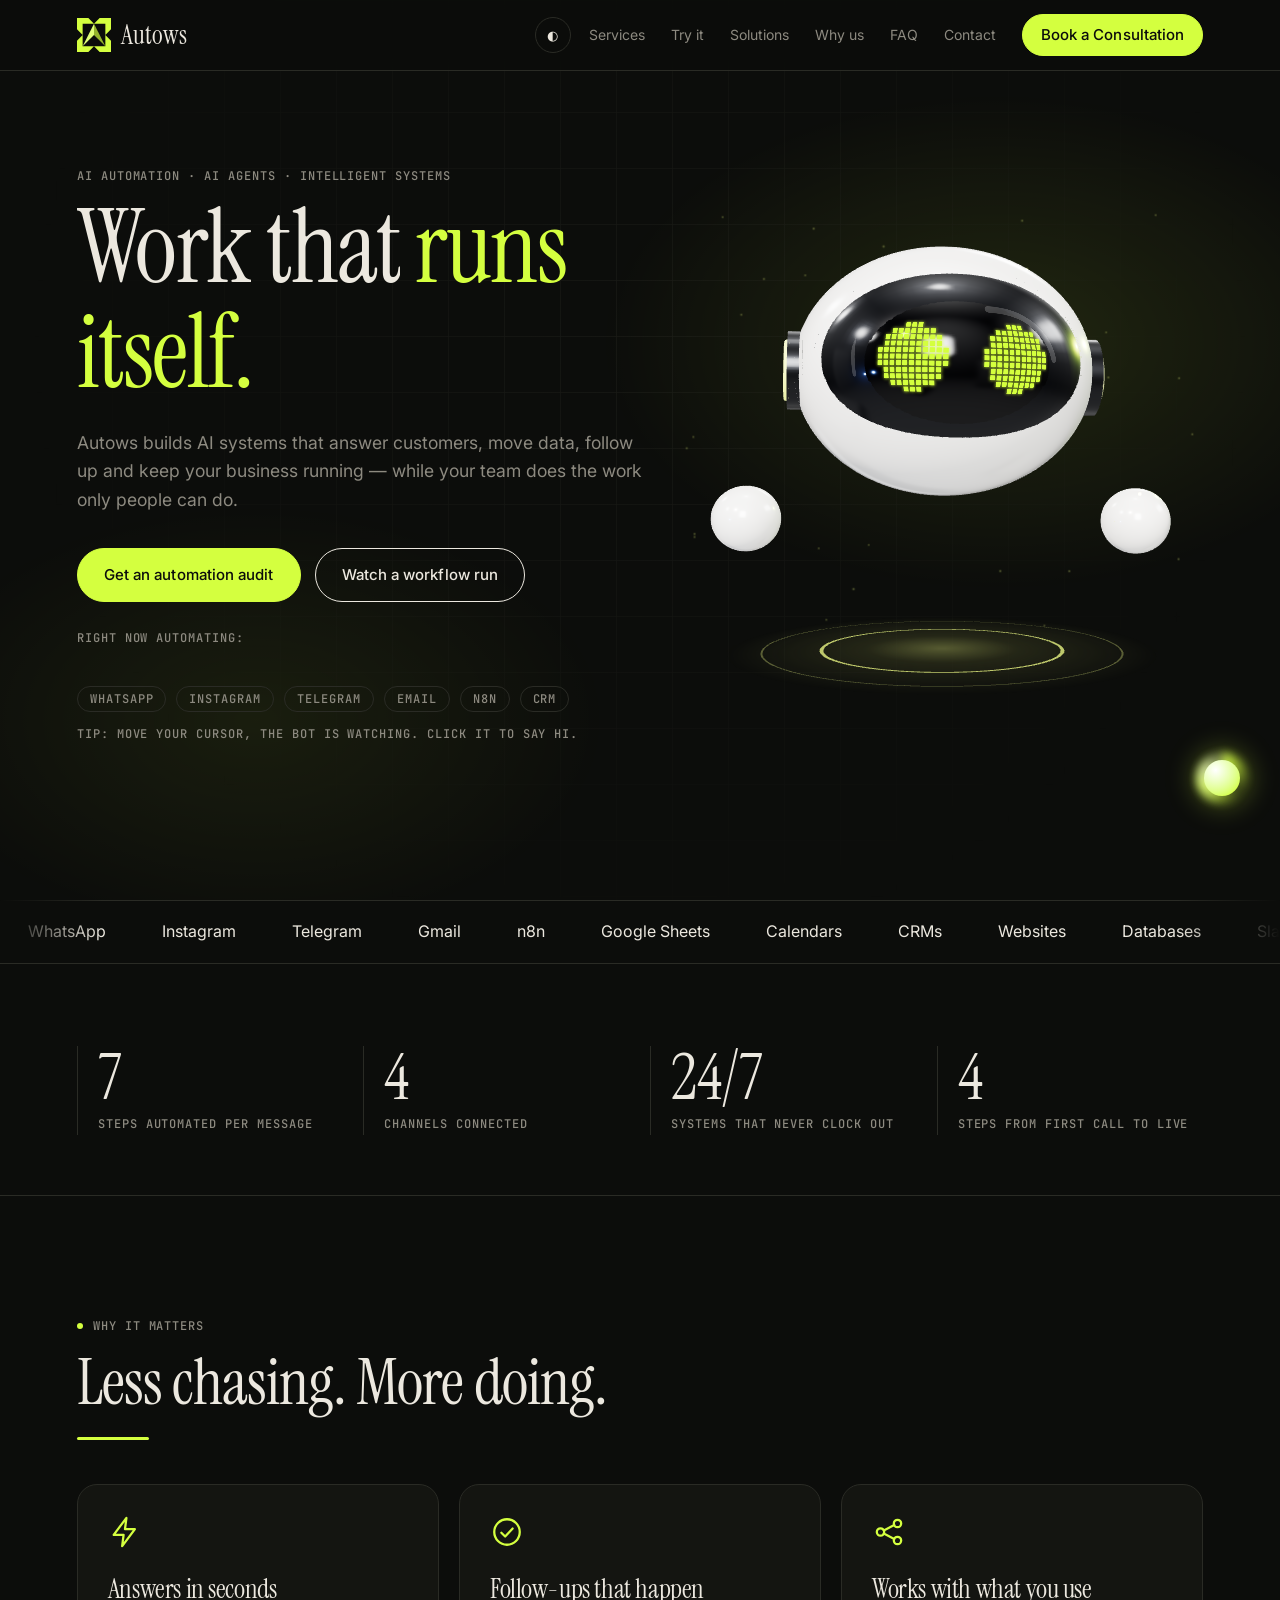
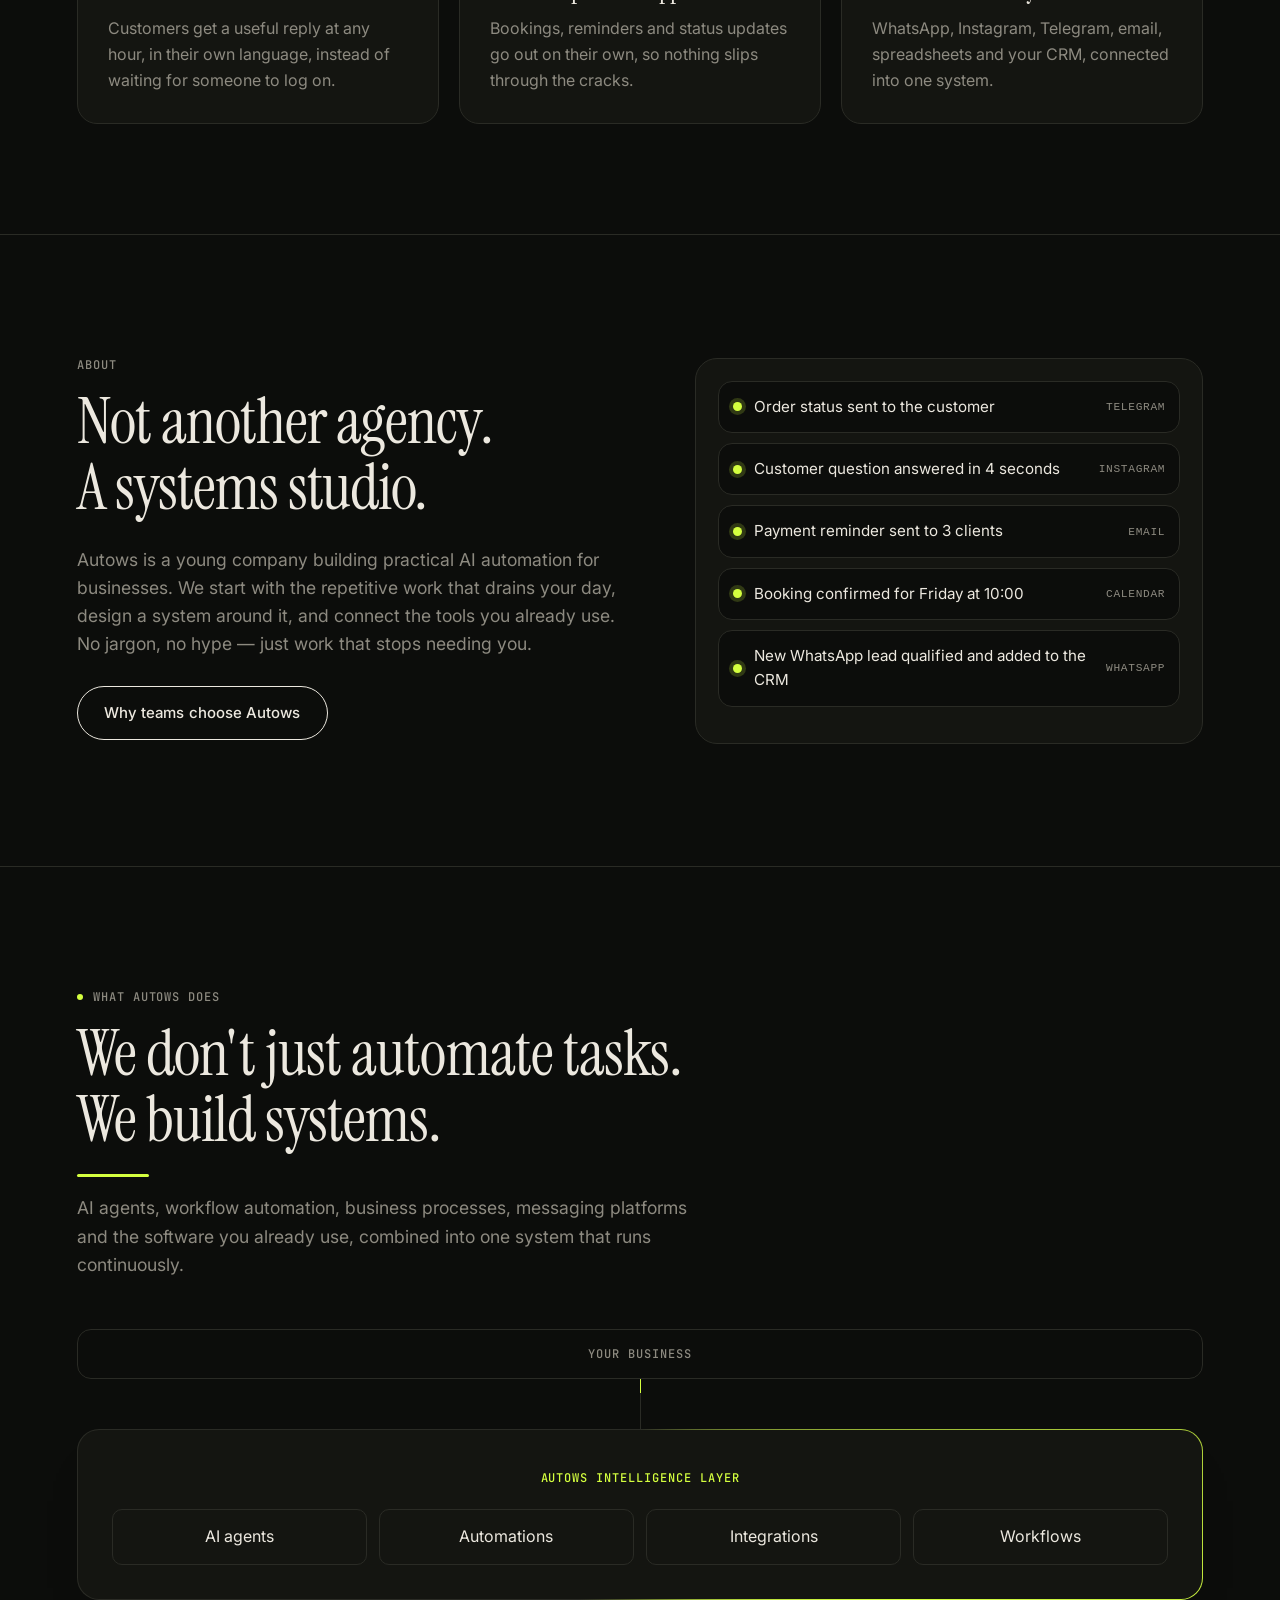
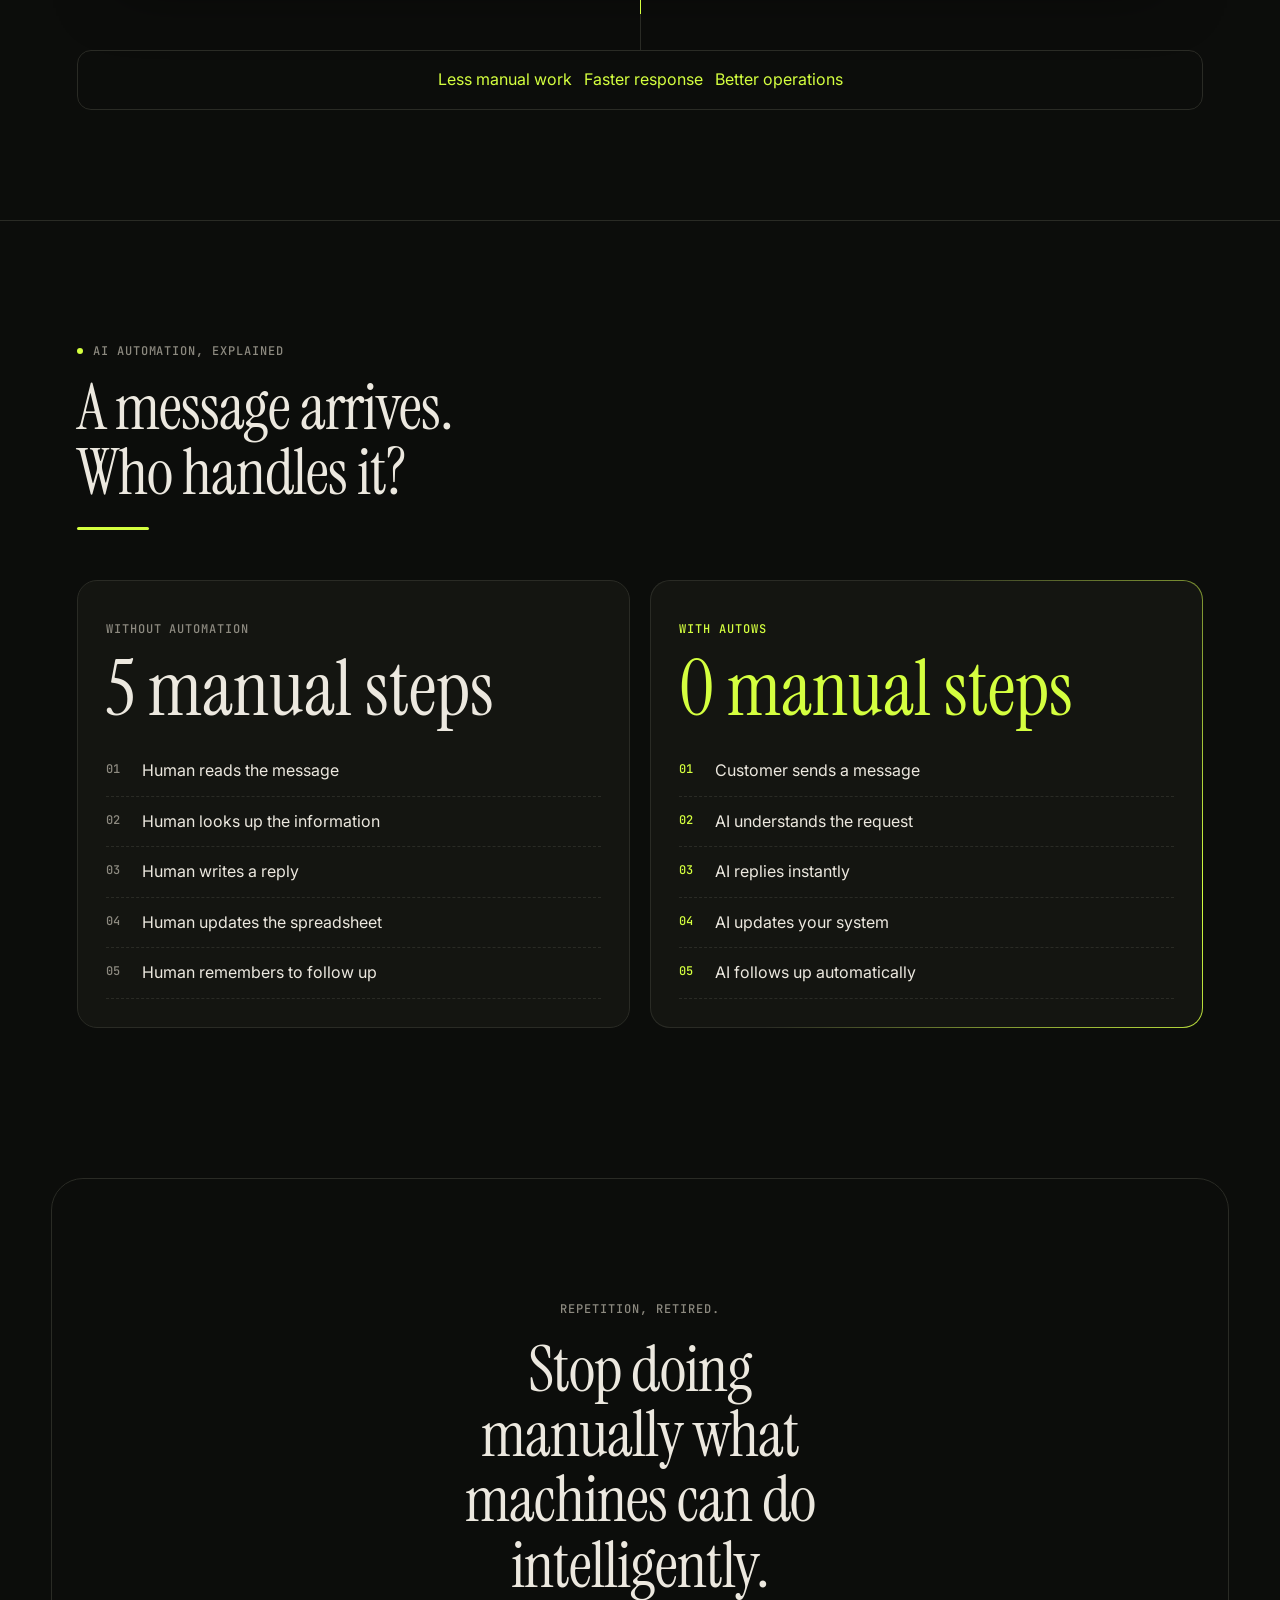
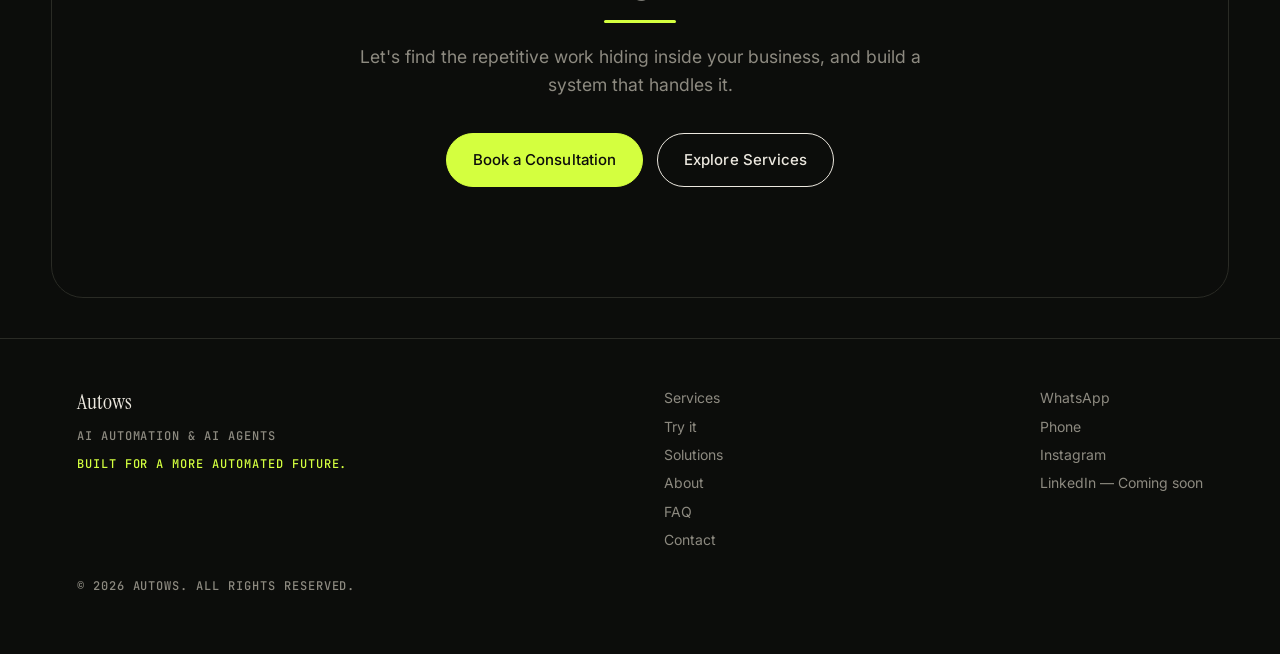
==== index.html @ 5501196b "Add files via upload" ====
<!DOCTYPE html>
<html lang="en"><head><script>try{var t=localStorage.getItem('autows-theme');document.documentElement.dataset.theme=(t==='light'||t==='dark')?t:'dark'}catch(e){document.documentElement.dataset.theme='dark'}</script><meta charset="utf-8">
<meta name="viewport" content="width=device-width, initial-scale=1, viewport-fit=cover">
<title>Autows &#8212; AI Automation &amp; AI Agents</title><meta name="description" content="Autows builds AI agents and automation systems that handle repetitive work, connect your tools and run your workflows. Book a consultation."><meta name="color-scheme" content="dark light"><meta name="theme-color" content="#0c0d0b"><meta property="og:title" content="Autows &#8212; AI Automation &amp; AI Agents"><meta property="og:description" content="We turn repetitive work into intelligent systems."><meta property="og:type" content="website"><meta name="twitter:card" content="summary"><meta name="twitter:title" content="Autows &#8212; AI Automation &amp; AI Agents">
<link rel="icon" href="data:image/svg+xml,%3Csvg xmlns=%22http://www.w3.org/2000/svg%22 viewBox=%22130 130 820 820%22%3E%3Crect x=%22130%22 y=%22130%22 width=%22820%22 height=%22820%22 rx=%22150%22 fill=%22%230c0d0b%22/%3E%3Cpath fill=%22%23d4ff3f%22 d=%22M170 170H417L540 293H293V540L170 417Z%22/%3E%3Cpath fill=%22%23d4ff3f%22 d=%22M910 170H663L540 293H787V540L910 417Z%22/%3E%3Cpath fill=%22%23d4ff3f%22 d=%22M910 910H663L540 787H787V540L910 663Z%22/%3E%3Cpath fill=%22%23d4ff3f%22 d=%22M170 910H417L540 787H293V540L170 663Z%22/%3E%3Cpath fill=%22%23eaff8f%22 d=%22M540 293L293 787L540 540Z%22/%3E%3Cpath fill=%22%239ccc12%22 d=%22M540 293L787 787L540 540Z%22/%3E%3C/svg%3E">
<link rel="preconnect" href="https://fonts.googleapis.com"><link rel="preconnect" href="https://fonts.gstatic.com" crossorigin>
<link href="https://fonts.googleapis.com/css2?family=Instrument+Serif:ital@0;1&family=JetBrains+Mono:wght@400;500&family=Inter:wght@400;500&display=swap" rel="stylesheet">
<link rel="stylesheet" href="assets/style.css"></head><body>
<a href="#home" class="skip">Skip to content</a>
<div id="ld"><svg width="56" height="56" viewBox="0 0 48 48"><circle cx="24" cy="24" r="15" fill="none" stroke="currentColor" stroke-width="3" stroke-dasharray="70 30"><animateTransform attributeName="transform" type="rotate" from="0 24 24" to="360 24 24" dur="1.2s" repeatCount="indefinite"/></circle></svg></div>
<div id=pg></div><nav><a class="logo" href="index.html" aria-label="Autows home"><svg width="34" height="34" viewBox="170 170 740 740" aria-hidden="true"><path style="fill:var(--acc)" d="M170 170H417L540 293H293V540L170 417Z"/><path style="fill:var(--acc)" d="M910 170H663L540 293H787V540L910 417Z"/><path style="fill:var(--acc)" d="M910 910H663L540 787H787V540L910 663Z"/><path style="fill:var(--acc)" d="M170 910H417L540 787H293V540L170 663Z"/><path style="fill:color-mix(in srgb,var(--acc) 70%,#fff)" d="M540 293L293 787L540 540Z"/><path style="fill:color-mix(in srgb,var(--acc) 70%,#000)" d="M540 293L787 787L540 540Z"/></svg>Autows</a>
<div class="nav-right">
<button id="th" aria-label="Toggle theme">&#x25d0;</button><button id="menu" aria-label="Menu" aria-expanded="false">Menu</button>
<ul id="nl"><li><a href="services.html">Services</a></li><li><a href="try.html">Try it</a></li><li><a href="solutions.html">Solutions</a></li><li><a href="why-us.html">Why us</a></li><li><a href="faq.html">FAQ</a></li><li><a href="contact.html">Contact</a></li><li><a class="btn p" style="padding:8px 18px" href="contact.html#book">Book a Consultation</a></li></ul>
</div></nav>

<main><section class="hero" id="home"><div><p class="mono">AI automation &#xb7; AI agents &#xb7; Intelligent systems</p>
<h1><span class="w"><i style="--d:0">Work</i></span> <span class="w"><i style="--d:1">that</i></span> <em><span class="w"><i style="--d:2">runs</i></span> <span class="w"><i style="--d:3">itself.</i></span></em></h1>
<p class="lead" style="margin-top:24px">Autows builds AI systems that answer customers, move data, follow up and keep your business running &#x2014; while your team does the work only people can do.</p>
<div class="ctas"><a class="btn p" href="contact.html#contact">Get an automation audit</a><a class="btn" href="services.html#live">Watch a workflow run</a></div>
<p class="mono" style="margin-top:28px">Right now automating: <span id="rot" style="color:var(--acc)">WhatsApp replies</span></p><div class="ticker mono"><span>WhatsApp</span><span>Instagram</span><span>Telegram</span><span>Email</span><span>n8n</span><span>CRM</span></div></div>
<div id="bot3d" class="bot3d" role="img" aria-label="An interactive 3D robot assistant whose head and eyes follow your cursor"></div><canvas id="hc" role="img" aria-label="Animated network of AI agents passing tasks between systems"></canvas></section>

<div class="mq" aria-hidden="true"><div><span>WhatsApp</span><span>Instagram</span><span>Telegram</span><span>Gmail</span><span>n8n</span><span>Google Sheets</span><span>Calendars</span><span>CRMs</span><span>Websites</span><span>Databases</span><span>Slack</span><span>Forms</span><span>Payments</span><span>Documents</span><span>WhatsApp</span><span>Instagram</span><span>Telegram</span><span>Gmail</span><span>n8n</span><span>Google Sheets</span><span>Calendars</span><span>CRMs</span><span>Websites</span><span>Databases</span><span>Slack</span><span>Forms</span><span>Payments</span><span>Documents</span></div></div>
<section id="stats" style="padding:60px 6vw"><div class="wrap"><div class="sts" id="st"></div></div></section>
<section id="perks"><div class="wrap"><p class="mono">Why it matters</p><h2 class="rv" style="margin:16px 0 0">Less chasing. More doing.</h2>
<div class="perks rv">
<article><svg viewBox="0 0 24 24" fill="none" stroke="currentColor" stroke-width="1.6" stroke-linecap="round" stroke-linejoin="round" aria-hidden="true"><path d="M13 2L4 14h7l-1 8 9-12h-7z"/></svg><h3>Answers in seconds</h3><p>Customers get a useful reply at any hour, in their own language, instead of waiting for someone to log on.</p></article>
<article><svg viewBox="0 0 24 24" fill="none" stroke="currentColor" stroke-width="1.6" stroke-linecap="round" stroke-linejoin="round" aria-hidden="true"><circle cx="12" cy="12" r="9"/><path d="M8 12.5l2.7 2.7L16 9.5"/></svg><h3>Follow-ups that happen</h3><p>Bookings, reminders and status updates go out on their own, so nothing slips through the cracks.</p></article>
<article><svg viewBox="0 0 24 24" fill="none" stroke="currentColor" stroke-width="1.6" stroke-linecap="round" stroke-linejoin="round" aria-hidden="true"><circle cx="6" cy="12" r="2.6"/><circle cx="18" cy="6" r="2.6"/><circle cx="18" cy="18" r="2.6"/><path d="M8.3 10.9l7.4-3.8M8.3 13.1l7.4 3.8"/></svg><h3>Works with what you use</h3><p>WhatsApp, Instagram, Telegram, email, spreadsheets and your CRM, connected into one system.</p></article>
</div></div></section><section id="about"><div class="wrap ab rv"><div><p class="mono">About</p><h2 style="margin:16px 0 26px">Not another agency.<br>A systems studio.</h2>
<p class="lead">Autows is a young company building practical AI automation for businesses. We start with the repetitive work that drains your day, design a system around it, and connect the tools you already use. No jargon, no hype &#x2014; just work that stops needing you.</p><p style="margin-top:28px"><a class="btn" href="why-us.html">Why teams choose Autows</a></p></div>
<div class="feed" role="group" aria-label="Example of work an automation can handle, for illustration"><ul id="feed"></ul></div></div></section><section id="system"><div class="wrap"><p class="mono">What Autows does</p><h2 style="margin:16px 0" class="rv">We don't just automate tasks.<br>We build systems.</h2><p class="lead">AI agents, workflow automation, business processes, messaging platforms and the software you already use, combined into one system that runs continuously.</p>
<div class="il rv"><div class="ilr mono">Your business</div><i></i><div class="ilc"><b class="mono" style="color:var(--acc)">Autows intelligence layer</b><div class="ilg"><span>AI agents</span><span>Automations</span><span>Integrations</span><span>Workflows</span></div></div><i></i><div class="ilr"><span>Less manual work</span><span>Faster response</span><span>Better operations</span></div></div></div></section>
<section id="explain"><div class="wrap"><p class="mono">AI automation, explained</p><h2 style="margin:16px 0" class="rv">A message arrives.<br>Who handles it?</h2>
<div class="vs rv"><div class="col"><p class="mono">Without automation</p><div class="big">5 manual steps</div><ul><li><b>01</b>Human reads the message</li><li><b>02</b>Human looks up the information</li><li><b>03</b>Human writes a reply</li><li><b>04</b>Human updates the spreadsheet</li><li><b>05</b>Human remembers to follow up</li></ul></div>
<div class="col ex"><p class="mono" style="color:var(--acc)">With Autows</p><div class="big">0 manual steps</div><ul><li><b>01</b>Customer sends a message</li><li><b>02</b>AI understands the request</li><li><b>03</b>AI replies instantly</li><li><b>04</b>AI updates your system</li><li><b>05</b>AI follows up automatically</li></ul></div></div></div></section>

<section class="fc" id="cta"><p class="mono">Repetition, retired.</p><h2 class="rv">Stop doing manually what machines can do intelligently.</h2><p class="lead" style="margin:auto">Let's find the repetitive work hiding inside your business, and build a system that handles it.</p><div class="ctas"><a class="btn p" href="contact.html#book">Book a Consultation</a><a class="btn" href="services.html#services">Explore Services</a></div></section>
</main>

<footer><div><span class="logo" style="font-size:1.4rem">Autows</span><p class="mono">AI Automation &amp; AI Agents</p><p class="mono" style="color:var(--acc)">Built for a more automated future.</p></div><div class="fl"><a href="services.html">Services</a><a href="try.html">Try it</a><a href="solutions.html">Solutions</a><a href="index.html#about">About</a><a href="faq.html">FAQ</a><a href="contact.html">Contact</a></div><div class="fl"><a href="https://wa.me/8801332611967" target="_blank" rel="noopener">WhatsApp</a><a href="tel:+8801332611967">Phone</a><a href="https://instagram.com/itsakif_siddique" target="_blank" rel="noopener">Instagram</a><span>LinkedIn &#x2014; Coming soon</span></div><p class="mono" style="width:100%">&#xa9; 2026 Autows. All rights reserved.</p></footer>

<button id="totop" aria-label="Back to top"><svg width="18" height="18" viewBox="0 0 24 24" fill="none" stroke="currentColor" stroke-width="2.4" stroke-linecap="round" stroke-linejoin="round" aria-hidden="true"><path d="M12 19V5M5 12l7-7 7 7"/></svg></button>
<button id="aifab" aria-label="Chat with the Autows AI assistant" aria-expanded="false"><span class="orb"><i></i><i></i><i></i></span></button>
<div id="aipanel" aria-hidden="true"><div class="aihd"><b>Autows AI</b><button id="aic" aria-label="Close chat">&#x2715;</button></div>
<div class="cb" id="acb"><div class="m a">Hi! I'm a demo assistant. Ask about pricing, booking, or anything else.</div></div>
<form class="cin" id="aif"><input id="ait" placeholder="Type a message&#x2026;" aria-label="Message" autocomplete="off"><button>Send</button></form></div>
<script src="assets/config.js"></script><script src="assets/app.js"></script><script src="assets/ai.js"></script><script src="assets/home.js" defer></script><script src="assets/bot3d.js" defer></script><script>setTimeout(function(){var r=document.documentElement;if(!r.classList.contains("bot-on"))r.classList.add("bot-fail")},8000)</script></body></html>
---- assets/style.css ----
:root{--bg:#0c0d0b;--bg2:#141511;--fg:#ece8df;--mute:#8d8a80;--line:#2a2b25;--acc:#d4ff3f;--acc2:#d4ff3f;--on-acc:#0c0d0b;box-sizing:border-box;padding-top:env(safe-area-inset-top,0px);padding-bottom:env(safe-area-inset-bottom,0px)}

:root[data-theme="light"]{--bg:#ece8df;--bg2:#e2ddd1;--fg:#12130f;--mute:#6b675c;--line:#cfc9ba;--acc:#4d6300;--acc2:#4d6300;--on-acc:#ece8df}
:root[data-theme="dark"]{--bg:#0c0d0b;--bg2:#141511;--fg:#ece8df;--mute:#8d8a80;--line:#2a2b25;--acc:#d4ff3f;--acc2:#d4ff3f;--on-acc:#0c0d0b}
html{scroll-behavior:smooth;scroll-padding-top:70px}*{box-sizing:border-box}
body{margin:0;background:var(--bg);color:var(--fg);font:16px/1.6 Inter,system-ui,sans-serif;overflow-x:hidden}
h1,h2,h3{font-family:'Instrument Serif',Georgia,serif;font-weight:400;line-height:1.02;margin:0}
h2{font-size:clamp(2.2rem,5vw,4rem)}.mono,.tag{font:500 12px 'JetBrains Mono',monospace;letter-spacing:.08em;text-transform:uppercase;color:var(--mute)}
a{color:inherit}section{padding:110px 6vw;border-top:1px solid var(--line);position:relative}
.wrap{max-width:1180px;margin:auto}.lead{color:var(--mute);max-width:56ch;font-size:1.1rem}
nav{position:fixed;top:env(safe-area-inset-top,0px);left:0;right:0;z-index:50;display:flex;justify-content:space-between;align-items:center;padding:14px 6vw;background:color-mix(in srgb,var(--bg) 85%,transparent);backdrop-filter:blur(10px);border-bottom:1px solid var(--line)}
.logo{display:flex;align-items:center;gap:10px;text-decoration:none;font:1.6rem 'Instrument Serif',serif}
.nav-right{display:flex;align-items:center;gap:18px}
nav ul{display:flex;gap:26px;list-style:none;margin:0;padding:0;align-items:center}nav ul a{text-decoration:none;font-size:14px;color:var(--mute)}nav ul a:hover{color:var(--fg)}
.btn{display:inline-block;padding:14px 26px;border:1px solid var(--fg);border-radius:99px;text-decoration:none;font-weight:500;cursor:pointer;background:none;color:var(--fg);font-size:15px;transition:.25s}
.btn.p{background:var(--acc);border-color:var(--acc);color:var(--on-acc)}.btn:hover{transform:translateY(-2px);box-shadow:0 8px 0 -4px var(--acc)}
.btn:focus-visible,a:focus-visible,input:focus-visible,textarea:focus-visible,button:focus-visible{outline:2px solid var(--acc);outline-offset:3px}
.cin input:focus-visible{outline:none;box-shadow:inset 0 0 0 1px var(--acc)}
.chat .cin input{border-bottom-left-radius:22px}.chat .cin button{border-bottom-right-radius:22px}
#aipanel .cin input{border-bottom-left-radius:20px}#aipanel .cin button{border-bottom-right-radius:20px}
.skip{position:fixed;top:-60px;left:16px;z-index:200;background:var(--acc);color:var(--on-acc);padding:10px 16px;border-radius:10px;font:500 14px Inter,sans-serif;text-decoration:none;transition:top .2s}
.skip:focus{top:16px}
#nl a:not(.btn){position:relative}
#nl a:not(.btn).cur{color:var(--fg)}
#nl a:not(.btn).cur:after{content:"";position:absolute;left:0;right:0;bottom:-6px;height:2px;background:var(--acc);border-radius:2px}
#menu{display:none;background:none;border:1px solid var(--line);color:var(--fg);padding:8px 14px;border-radius:8px}
.hero{min-height:100vh;display:grid;grid-template-columns:1.1fr 1fr;gap:30px;align-items:center;padding-top:120px;border:0}
.hero h1{font-size:clamp(3.2rem,8vw,7rem)}.hero h1 em{color:var(--acc)}
#hc{width:100%;aspect-ratio:1;max-height:600px}
.ctas{display:flex;gap:14px;flex-wrap:wrap;margin-top:34px}
.ticker{display:flex;gap:10px;margin-top:40px;flex-wrap:wrap}.ticker span{border:1px solid var(--line);padding:4px 12px;border-radius:99px}
.rv{opacity:0;transform:translateY(30px);transition:1s cubic-bezier(.2,.7,.2,1)}.rv.in{opacity:1;transform:none}
/* explain */
.vs{display:grid;grid-template-columns:1fr 1fr;gap:20px;margin-top:50px}
.col{border:1px solid var(--line);border-radius:18px;padding:28px;background:var(--bg2)}.col.ex{border-color:var(--acc)}
.col li{list-style:none;padding:12px 0;border-bottom:1px dashed var(--line);display:flex;gap:12px}.col ul{padding:0;margin:18px 0 0}
.col li b{font:500 12px 'JetBrains Mono';color:var(--mute);min-width:24px;padding-top:3px}.col.ex li b{color:var(--acc)}
.big{font:clamp(3rem,6vw,5rem)/1 'Instrument Serif';margin-top:14px}.col.ex .big{color:var(--acc)}
/* services */
.svc{display:grid;grid-template-columns:320px 1fr;gap:40px;margin-top:50px}
.list{display:flex;flex-direction:column}.list button{text-align:left;background:none;border:0;border-bottom:1px solid var(--line);color:var(--mute);padding:14px 4px;font:1.25rem 'Instrument Serif',serif;cursor:pointer;transition:.2s}
.list button:hover,.list button.on{color:var(--fg);padding-left:16px}.list button.on{border-bottom-color:var(--acc)}
.stage{border:1px solid var(--line);border-radius:18px;padding:34px;background:var(--bg2);min-height:380px}
.stage h3{font-size:2.4rem}.steps{display:flex;flex-direction:column;gap:0;margin:28px 0}
.st{display:flex;gap:16px;align-items:flex-start;padding-bottom:20px;position:relative;opacity:0;transform:translateX(-14px);animation:si .5s forwards}
.st:not(:last-child):before{content:"";position:absolute;left:11px;top:26px;bottom:0;width:1px;background:linear-gradient(var(--acc),var(--line))}
.st i{width:23px;height:23px;border-radius:50%;border:1px solid var(--acc);flex:none;display:grid;place-items:center;font:500 10px 'JetBrains Mono';font-style:normal;color:var(--acc)}
@keyframes si{to{opacity:1;transform:none}}
/* workflow */
.wf{margin-top:50px;border:1px solid var(--line);border-radius:22px;padding:34px;background:var(--bg2)}
.flow{display:flex;align-items:center;flex-wrap:wrap;gap:0}.nd{border:1px solid var(--line);background:var(--bg);color:var(--fg);border-radius:14px;padding:14px 16px;cursor:pointer;font-size:13px;min-width:112px;text-align:center;transition:.3s}
.nd small{display:block;font:11px 'JetBrains Mono';color:var(--mute)}.nd.on{border-color:var(--acc);box-shadow:0 0 0 3px color-mix(in srgb,var(--acc) 25%,transparent)}.nd.done small{color:var(--acc)}
.cn{flex:1;min-width:14px;height:1px;background:var(--line);position:relative;overflow:hidden}.cn:after{content:"";position:absolute;inset:0;background:var(--acc);transform:scaleX(0);transform-origin:left;transition:transform .7s}.cn.f:after{transform:none}
.info{display:grid;grid-template-columns:1.2fr 1fr;gap:24px;margin-top:28px}
#log{font:12px/1.9 'JetBrains Mono',monospace;color:var(--mute);border:1px solid var(--line);border-radius:12px;padding:16px;min-height:150px;background:var(--bg)}#log b{color:var(--acc);font-weight:500}
/* work / videos / team */
.grid{display:grid;grid-template-columns:repeat(3,1fr);gap:1px;background:var(--line);border:1px solid var(--line);margin-top:50px}
.tile{background:var(--bg);padding:30px;min-height:210px;transition:.3s;display:flex;flex-direction:column;justify-content:space-between}.tile:hover{background:var(--bg2)}.tile h3{font-size:1.8rem;margin:10px 0}.tile p{color:var(--mute);font-size:14px;margin:0}
.vids{display:grid;grid-template-columns:repeat(auto-fill,minmax(230px,1fr));gap:18px;margin-top:50px}
.v{border:1px solid var(--line);border-radius:14px;overflow:hidden;background:var(--bg2);transition:.3s}.v:hover{transform:translateY(-4px);border-color:var(--acc)}
.th{aspect-ratio:16/9;display:grid;place-items:center;background:repeating-linear-gradient(135deg,var(--bg) 0 10px,var(--bg2) 10px 20px)}
.th span{width:48px;height:48px;border-radius:50%;background:var(--acc);display:grid;place-items:center;color:var(--on-acc)}.v h3{font-size:1.25rem;padding:14px 16px 4px}.v p{padding:0 16px 16px;margin:0}
.team{margin-top:50px}.tm{display:flex;justify-content:space-between;align-items:baseline;gap:20px;padding:22px 0;border-bottom:1px solid var(--line);transition:.3s}
.tm h3{font-size:clamp(2.2rem,6vw,5rem);transition:.3s}.tm:hover{padding-left:24px}.tm:hover h3{color:var(--acc);font-style:italic}
.cg{display:grid;grid-template-columns:1fr 1.2fr;gap:50px;margin-top:50px}.ch a{display:flex;justify-content:space-between;padding:18px 0;border-bottom:1px solid var(--line);text-decoration:none;transition:.25s}.ch a:hover{padding-left:12px;color:var(--acc)}
form{display:grid;gap:14px}label{display:grid;gap:6px}.sel,input,textarea{background:var(--bg2);border:1px solid var(--line);border-radius:10px;padding:13px;color:var(--fg);font:inherit;width:100%}
footer{padding:40px 6vw;border-top:1px solid var(--line);display:flex;justify-content:space-between;flex-wrap:wrap;gap:14px}
#ld{position:fixed;inset:0;background:var(--bg);z-index:99;display:grid;place-items:center;transition:opacity .6s .3s}#ld.h{opacity:0;pointer-events:none}
#pg{position:fixed;top:0;left:0;height:3px;background:var(--acc);width:0;z-index:99}
#th{background:none;border:1px solid var(--line);color:var(--fg);border-radius:99px;width:36px;height:36px;cursor:pointer;flex:none}
.mq{overflow:hidden;border-top:1px solid var(--line);padding:18px 0;white-space:nowrap}.mq div{display:inline-block;animation:mq 34s linear infinite}.mq span{margin:0 28px}@keyframes mq{to{transform:translateX(-50%)}}
@keyframes pop{from{opacity:0;transform:translateY(8px)}}
.demo{display:grid;grid-template-columns:1fr 1fr;gap:30px;margin-top:50px}
.chat{border:1px solid var(--line);border-radius:22px;background:var(--bg2);overflow:hidden}.cb{height:330px;overflow:auto;padding:18px;display:flex;flex-direction:column;gap:10px}
.m{max-width:82%;padding:10px 14px;border-radius:16px;font-size:14px;animation:pop .3s}.m.u{align-self:flex-end;background:var(--acc);color:var(--on-acc)}.m.a{background:var(--bg);border:1px solid var(--line)}
.chips{display:flex;gap:8px;flex-wrap:wrap;padding:0 18px 14px}.chips button{background:none;border:1px solid var(--line);color:var(--mute);border-radius:99px;padding:6px 12px;cursor:pointer;font-size:13px}.chips button:hover{border-color:var(--acc);color:var(--fg)}
.cin{display:flex;align-items:stretch;border-top:1px solid var(--line)}.cin input{flex:1;min-width:0;width:auto;border:0;border-radius:0;background:none;padding:14px 16px}.cin button{flex:none;border:0;background:var(--acc);color:var(--on-acc);padding:0 22px;cursor:pointer;font-weight:500}
.brain{border:1px dashed var(--line);border-radius:22px;padding:28px}.brain div{padding:14px 0;border-bottom:1px solid var(--line);display:flex;justify-content:space-between;gap:14px;transition:.4s}.brain div.f{color:var(--acc)}
.calc{display:grid;grid-template-columns:1fr 1fr;gap:40px;margin-top:50px;align-items:center}.calc input[type=range]{padding:0;accent-color:var(--acc)}.calc label{margin-bottom:20px}.calc label span{display:flex;justify-content:space-between}
.res{border:1px solid var(--acc);border-radius:22px;padding:34px}.res .big{font:clamp(3rem,7vw,5.5rem)/1 'Instrument Serif';color:var(--acc)}
.pr{display:grid;grid-template-columns:repeat(4,1fr);gap:1px;background:var(--line);border:1px solid var(--line);margin-top:50px}.pr div{background:var(--bg);padding:26px 20px;min-height:200px;transition:.3s}.pr div:hover{background:var(--bg2)}.pr h3{font-size:1.6rem;margin:26px 0 8px}.pr p{color:var(--mute);font-size:14px;margin:0}
details{border-bottom:1px solid var(--line);padding:20px 0}summary{cursor:pointer;font:1.6rem 'Instrument Serif',serif;list-style:none;display:flex;justify-content:space-between}summary:after{content:"+";color:var(--acc)}details[open] summary:after{content:"\2013 "}details p{color:var(--mute);max-width:64ch;margin:12px 0 0}
@media(max-width:860px){.demo,.calc,.pr{grid-template-columns:1fr}}

.rvg{display:grid;grid-template-columns:repeat(3,1fr);gap:18px;margin-top:50px}.rc{border:1px dashed var(--line);border-radius:18px;padding:28px;min-height:220px;display:flex;flex-direction:column;justify-content:space-between;color:var(--mute)}.rc.real{border:1px solid var(--line);border-style:solid;background:var(--bg2);color:var(--fg)}.rc q{font:1.5rem/1.25 'Instrument Serif',serif;quotes:none}
@media(max-width:860px){.rvg{grid-template-columns:1fr}}
nav{transition:padding .3s}nav.s{padding:7px 6vw}nav.s .logo{font-size:1.3rem}
.sts{display:grid;grid-template-columns:repeat(4,1fr);gap:20px;margin-top:22px}.sts b{display:block;font:400 clamp(2.6rem,5vw,4.6rem)/1 'Instrument Serif',serif}.sts div{border-left:1px solid var(--line);padding-left:20px}
.il{margin-top:50px;text-align:center}.ilr{display:flex;gap:12px;justify-content:center;flex-wrap:wrap;padding:16px;border:1px solid var(--line);border-radius:14px}.ilr span{color:var(--acc)}
.ilc{border:1px solid var(--acc);border-radius:22px;padding:34px;background:var(--bg2)}.ilg{display:grid;grid-template-columns:repeat(4,1fr);gap:12px;margin-top:20px}.ilg span{border:1px solid var(--line);border-radius:10px;padding:14px;transition:.3s}.ilg span:hover{border-color:var(--acc);transform:translateY(-3px)}
.il i{display:block;width:1px;height:50px;margin:0 auto;background:var(--line);position:relative;overflow:hidden}.il i:after{content:"";position:absolute;left:0;width:1px;height:14px;background:var(--acc);animation:fl 1.6s linear infinite}@keyframes fl{from{top:-14px}to{top:50px}}
.tl{height:2px;background:var(--line);margin-top:40px}.tl i{display:block;height:2px;width:0;background:var(--acc)}
.tm{align-items:center;flex-wrap:wrap}.tm p{max-width:42ch;color:var(--mute);margin:0;font-size:14px}.tm p i{display:block;color:var(--fg);margin-top:8px;font:1.15rem 'Instrument Serif',serif}.av{width:64px;height:64px;border-radius:50%;border:1px dashed var(--line);display:grid;place-items:center;font:1.3rem 'Instrument Serif'}
.chips button.on{background:var(--acc);color:var(--on-acc);border-color:var(--acc)}.bk{display:grid;grid-template-columns:1fr 1fr;gap:40px;margin-top:40px}
.fc{text-align:center;overflow:hidden}.fc:before{content:"";position:absolute;inset:-30%;background:radial-gradient(circle at 30% 40%,color-mix(in srgb,var(--acc) 14%,transparent),transparent 40%);animation:dr 14s ease-in-out infinite alternate}@keyframes dr{to{transform:translate(20%,10%)}}.fc>*{position:relative}.fc h2{max-width:14ch;margin:20px auto}.fc .ctas{justify-content:center}
.fl{display:flex;flex-direction:column;gap:6px;font-size:14px;color:var(--mute)}.fl a{text-decoration:none}.fl a:hover{color:var(--acc)}
nav ul.o{animation:pop .3s;box-shadow:0 20px 40px -28px rgba(0,0,0,.5)}
#totop{position:fixed;left:26px;bottom:calc(30px + env(safe-area-inset-bottom,0px));z-index:80;width:44px;height:44px;border-radius:50%;border:1px solid var(--line);background:var(--bg2);color:var(--fg);cursor:pointer;display:grid;place-items:center;font-size:16px;opacity:0;transform:translateY(10px);pointer-events:none;transition:.3s}
#totop.show{opacity:1;transform:none;pointer-events:auto}#totop:hover{border-color:var(--acc);color:var(--acc)}
@media(max-width:480px){#totop{left:16px}}
@media(max-width:860px){.sts,.ilg,.bk{grid-template-columns:1fr 1fr}.bk{grid-template-columns:1fr}}
#hc{cursor:crosshair}.hero:before{content:"";position:absolute;inset:0;pointer-events:none;background:radial-gradient(520px circle at var(--mx,70%) var(--my,40%),color-mix(in srgb,var(--acc) 9%,transparent),transparent 60%)}
.rc2{display:grid;grid-template-columns:1fr 1fr;gap:20px;margin-top:40px}.lane{border:1px solid var(--line);border-radius:18px;padding:28px;background:var(--bg2)}.lane.ex{border-color:var(--acc)}.bar{height:8px;background:var(--line);border-radius:9px;margin:18px 0;overflow:hidden}.bar i{display:block;height:100%;width:0;background:var(--fg);transition:width .3s}.lane.ex .bar i{background:var(--acc)}.lane b{font:400 2.2rem 'Instrument Serif',serif}
@media(max-width:860px){.rc2{grid-template-columns:1fr}}
@keyframes up{from{opacity:0;transform:translateY(22px)}}.rv.in>*{animation:up .8s cubic-bezier(.2,.7,.2,1) both;animation-delay:calc(var(--i,0)*70ms)}
.w{display:inline-block;overflow:hidden;vertical-align:top;padding-bottom:.12em;margin-bottom:-.12em}.w i{display:inline-block;font-style:normal;transform:translateY(112%);animation:wu .95s cubic-bezier(.2,.7,.2,1) forwards;animation-delay:calc(var(--d)*90ms + .6s)}@keyframes wu{to{transform:none}}
h2.rv:after{content:"";display:block;height:2px;width:0;background:var(--acc);margin-top:22px;transition:width 1.2s .35s}h2.rv.in:after{width:80px}.fc h2:after{margin-left:auto;margin-right:auto}
@property --a{syntax:'<angle>';initial-value:0deg;inherits:false}@keyframes rot{to{--a:360deg}}
.ilc,.lane.ex,.col.ex{--a:0deg;border:1px solid transparent;background:linear-gradient(var(--bg2),var(--bg2)) padding-box,conic-gradient(from var(--a),var(--line),var(--acc),var(--line) 60%) border-box;animation:rot 7s linear infinite}
#cur{position:fixed;left:0;top:0;width:28px;height:28px;border:1px solid var(--acc);border-radius:50%;pointer-events:none;z-index:130;opacity:0;transition:width .25s,height .25s,margin .25s,background .25s}#cur.big{width:44px;height:44px;margin:-8px 0 0 -8px;background:color-mix(in srgb,var(--acc) 15%,transparent)}
.mq:hover div{animation-play-state:paused}.logo svg{transition:transform .6s cubic-bezier(.2,.7,.2,1)}.logo:hover svg{transform:scale(1.1)}.rc{transition:transform .3s}
nav ul a:not(.btn){position:relative}nav ul a:not(.btn):after{content:"";position:absolute;left:0;bottom:-4px;height:1px;width:100%;background:var(--acc);transform:scaleX(0);transform-origin:left;transition:transform .3s}nav ul a:not(.btn):hover:after{transform:scaleX(1)}
@media(prefers-reduced-motion:reduce){.w i{transform:none}}
@media(max-width:860px){nav ul{display:none;position:absolute;top:100%;left:0;right:0;flex-direction:column;background:var(--bg);padding:20px 6vw;border-bottom:1px solid var(--line)}nav ul.o{display:flex}#menu{display:block}
.hero,.vs,.svc,.info,.cg{grid-template-columns:1fr}.grid{grid-template-columns:1fr}.flow{flex-direction:column;align-items:stretch}.cn{width:1px;height:18px;margin:0 auto;flex:none}.cn:after{transform:scaleY(0)}.cn.f:after{transform:none}section{padding:80px 6vw}}
@media(prefers-reduced-motion:reduce){*{animation:none!important;transition:none!important}.rv{opacity:1;transform:none}}
/* v6 polish */
::selection{background:var(--acc);color:var(--on-acc)}
nav.s{box-shadow:0 10px 30px -20px rgba(0,0,0,.55)}
.mq{-webkit-mask-image:linear-gradient(90deg,transparent,#000 8%,#000 92%,transparent);mask-image:linear-gradient(90deg,transparent,#000 8%,#000 92%,transparent)}
.hero:after{content:"";position:absolute;inset:0;pointer-events:none;z-index:-1;opacity:.5;background-image:linear-gradient(color-mix(in srgb,var(--line) 70%,transparent) 1px,transparent 1px),linear-gradient(90deg,color-mix(in srgb,var(--line) 70%,transparent) 1px,transparent 1px);background-size:56px 56px;mask-image:radial-gradient(circle at 50% 38%,#000,transparent 72%);-webkit-mask-image:radial-gradient(circle at 50% 38%,#000,transparent 72%)}
.tile,.v,.lane,.pr div,.col{transition:transform .3s,box-shadow .3s,background .3s,border-color .3s}
.tile:hover,.v:hover,.lane:hover,.pr div:hover,.col:hover{box-shadow:0 24px 50px -30px color-mix(in srgb,var(--acc) 40%,transparent);transform:translateY(-4px)}
.stage,.wf,.chat,.res,.brain,.ilc{box-shadow:0 30px 60px -42px rgba(0,0,0,.5)}
.btn.p:hover{box-shadow:0 8px 0 -4px var(--acc),0 26px 50px -20px color-mix(in srgb,var(--acc) 55%,transparent)}
summary{transition:color .2s}summary:hover{color:var(--acc)}
/* floating AI orb */
#aifab{position:fixed;right:26px;bottom:calc(90px + env(safe-area-inset-bottom,0px));z-index:90;width:64px;height:64px;border-radius:50%;border:0;background:none;cursor:pointer;display:grid;place-items:center}
#aifab:before{content:"";position:absolute;inset:-8px;border-radius:50%;background:radial-gradient(circle,color-mix(in srgb,var(--acc) 45%,transparent),transparent 72%);filter:blur(11px);animation:halo 3.4s ease-in-out infinite;z-index:-1}
@keyframes halo{0%,100%{opacity:.5;transform:scale(.88)}50%{opacity:1;transform:scale(1.18)}}
.orb{position:relative;width:50px;height:50px;border-radius:50%;transition:filter .3s}
.orb i{position:absolute;border-radius:inherit}
.orb i:nth-child(1){inset:0;background:conic-gradient(from 0deg,var(--acc),transparent 35%,var(--acc) 70%,transparent);filter:blur(5px);animation:spin 3s linear infinite}
.orb i:nth-child(2){inset:0;background:conic-gradient(from 180deg,transparent,var(--fg) 32%,transparent 58%);filter:blur(4px);opacity:.5;animation:spin 4.4s linear infinite reverse}
.orb i:nth-child(3){inset:7px;filter:none;background:radial-gradient(circle at 32% 28%,var(--fg),color-mix(in srgb,var(--acc) 60%,var(--bg2)) 78%);animation:blob 3s ease-in-out infinite,breathe 2.6s ease-in-out infinite}
@keyframes spin{to{transform:rotate(360deg)}}
@keyframes blob{0%,100%{border-radius:42% 58% 63% 37%/41% 44% 56% 59%}25%{border-radius:58% 42% 40% 60%/54% 61% 39% 46%}50%{border-radius:50% 50% 34% 66%/56% 45% 55% 44%}75%{border-radius:38% 62% 55% 45%/33% 52% 48% 67%}}
@keyframes breathe{0%,100%{transform:scale(1)}50%{transform:scale(.88)}}
#aifab:hover .orb{filter:drop-shadow(0 0 18px color-mix(in srgb,var(--acc) 65%,transparent))}
#aipanel{position:fixed;right:26px;bottom:calc(164px + env(safe-area-inset-bottom,0px));z-index:90;width:min(340px,86vw);background:var(--bg2);border:1px solid var(--line);border-radius:20px;box-shadow:0 30px 60px -30px rgba(0,0,0,.55);display:flex;flex-direction:column;overflow:hidden;transform:translateY(16px) scale(.96);opacity:0;pointer-events:none;transition:.25s}
#aipanel.open{transform:none;opacity:1;pointer-events:auto}
.aihd{display:flex;justify-content:space-between;align-items:center;padding:14px 16px;border-bottom:1px solid var(--line);font:500 15px Inter}
.aihd button{background:none;border:0;color:var(--mute);cursor:pointer;font-size:16px;line-height:1}
#acb{height:280px;overflow:auto;padding:16px;display:flex;flex-direction:column;gap:10px}
@media(max-width:480px){#aifab{right:16px}#aipanel{right:16px;left:16px;width:auto}}
.hero:before{content:"";position:absolute;inset:0;pointer-events:none;z-index:-1;background:radial-gradient(45% 40% at 78% 38%,color-mix(in srgb,var(--acc) 22%,transparent),transparent 70%),radial-gradient(40% 35% at 20% 80%,color-mix(in srgb,var(--acc2) 14%,transparent),transparent 70%)}.hero h1 em i{background:linear-gradient(95deg,var(--acc),var(--acc2));-webkit-background-clip:text;background-clip:text;color:transparent;-webkit-text-fill-color:transparent;padding-right:.08em}.btn.p{background:linear-gradient(95deg,#7a3ff2,#0a68f2);border-color:transparent;color:#fff;box-shadow:0 10px 30px -10px rgba(122,63,242,.65)}.btn.p:hover{box-shadow:0 14px 34px -8px rgba(10,104,242,.6);filter:brightness(1.08)}nav{box-shadow:0 1px 0 color-mix(in srgb,var(--acc) 12%,transparent)}::selection{background:var(--acc);color:var(--on-acc)}body{-webkit-font-smoothing:antialiased;text-rendering:optimizeLegibility}
#pg{background:linear-gradient(90deg,#7a3ff2,#0a68f2);box-shadow:0 0 12px rgba(122,63,242,.7)}
html{scrollbar-color:color-mix(in srgb,var(--acc) 40%,var(--bg)) transparent}
section:not(.hero):before{content:"";position:absolute;top:-1px;left:50%;width:min(760px,80%);height:1px;transform:translateX(-50%);background:linear-gradient(90deg,transparent,var(--acc),transparent);opacity:.55}
section:nth-of-type(odd):not(.hero){background:radial-gradient(55% 45% at 90% 0%,color-mix(in srgb,var(--acc) 9%,transparent),transparent 70%)}
section:nth-of-type(even):not(.hero){background:radial-gradient(55% 45% at 8% 0%,color-mix(in srgb,var(--acc2) 9%,transparent),transparent 70%)}
section:not(.hero) .wrap>p.mono:first-child:before{content:"";display:inline-block;width:7px;height:7px;border-radius:50%;margin-right:10px;vertical-align:1px;background:linear-gradient(135deg,#7a3ff2,#0a68f2);box-shadow:0 0 12px rgba(122,63,242,.9)}
.tile{position:relative;overflow:hidden}
.tile>*{position:relative}
.tile:before{content:"";position:absolute;inset:0;background:radial-gradient(320px circle at var(--mx,50%) var(--my,0%),color-mix(in srgb,var(--acc) 20%,transparent),transparent 62%);opacity:0;transition:opacity .4s}
.tile:hover:before{opacity:1}.tile:hover h3{color:var(--acc)}
.tile .tag{color:var(--acc)}
.sts b{background:linear-gradient(180deg,var(--fg) 25%,var(--acc));-webkit-background-clip:text;background-clip:text;color:transparent;-webkit-text-fill-color:transparent}
.sts div{border-left:1px solid color-mix(in srgb,var(--acc) 35%,var(--line))}
.stage,.col{background:linear-gradient(160deg,var(--bg2),color-mix(in srgb,var(--bg2) 85%,var(--acc)));box-shadow:0 24px 60px -34px color-mix(in srgb,var(--acc) 45%,transparent)}
.col.ex{box-shadow:0 0 0 1px var(--acc),0 30px 80px -30px color-mix(in srgb,var(--acc) 60%,transparent)}
.tm:hover{background:linear-gradient(90deg,color-mix(in srgb,var(--acc) 9%,transparent),transparent 70%)}
.btn:not(.p):hover{background:color-mix(in srgb,var(--acc) 12%,transparent);border-color:var(--acc)}
.ticker span{transition:.25s}.ticker span:hover{border-color:var(--acc);color:var(--fg);transform:translateY(-2px)}
input:focus,textarea:focus,select:focus{border-color:var(--acc);box-shadow:0 0 0 4px color-mix(in srgb,var(--acc) 18%,transparent);outline:none}
footer{border-image:linear-gradient(90deg,transparent,var(--acc),transparent) 1;background:linear-gradient(180deg,color-mix(in srgb,var(--acc) 6%,transparent),transparent 60%)}
.hero h1{filter:drop-shadow(0 8px 40px color-mix(in srgb,var(--acc) 22%,transparent))}

/* professional tone: restrained, flat, single accent */
#pg{background:var(--acc);box-shadow:none}
section:not(.hero):before{display:none}
section:nth-of-type(odd):not(.hero),section:nth-of-type(even):not(.hero){background:none}
section:not(.hero) .wrap>p.mono:first-child:before{background:var(--acc);box-shadow:none;width:6px;height:6px}
.hero:before{opacity:.4}
.hero h1{filter:none}
.hero h1 em i{background:none;-webkit-text-fill-color:currentColor;color:var(--acc);padding:0}
.btn.p{background:#1f6feb;color:#fff;border-color:#1f6feb;box-shadow:none}
.btn.p:hover{background:#3b82f6;border-color:#3b82f6;box-shadow:none;filter:none}
.btn:hover{box-shadow:none}
nav{box-shadow:none}
.tile:before{background:color-mix(in srgb,var(--acc) 6%,transparent)}
.tile:hover h3{color:var(--fg)}
.tile .tag{color:var(--mute)}
.sts b{background:none;-webkit-text-fill-color:currentColor;color:var(--fg)}
.sts div{border-left:1px solid var(--line)}
.stage,.col{background:var(--bg2);box-shadow:none}
.col.ex{box-shadow:none}
.tm:hover{background:none}
footer{border-image:none;background:none}
input:focus,textarea:focus,select:focus{box-shadow:0 0 0 3px color-mix(in srgb,var(--acc) 22%,transparent)}

.orb i:nth-child(2){background:conic-gradient(from 180deg,transparent,#fff 32%,transparent 58%)}
.orb i:nth-child(3){background:radial-gradient(circle at 32% 28%,#fff,color-mix(in srgb,var(--acc) 62%,#fff) 80%)}
:root[data-theme="light"] .orb i:nth-child(2){opacity:.25}


/* blue + purple blend */
#pg{background:linear-gradient(90deg,#7a3ff2,#1f6feb)}
.btn.p{background:linear-gradient(95deg,#7a3ff2,#1f6feb);border-color:transparent}
.btn.p:hover{background:linear-gradient(95deg,#8a55f6,#3b82f6);border-color:transparent}
.hero h1 em i{background:linear-gradient(95deg,var(--acc),var(--acc2));-webkit-background-clip:text;background-clip:text;color:transparent;-webkit-text-fill-color:transparent;padding-right:.08em}
section:not(.hero) .wrap>p.mono:first-child:before{background:linear-gradient(135deg,#7a3ff2,#1f6feb)}
.orb i:nth-child(1){background:conic-gradient(from 0deg,var(--acc),transparent 35%,var(--acc2) 70%,transparent)}
.orb i:nth-child(3){background:radial-gradient(circle at 32% 28%,#fff,color-mix(in srgb,var(--acc) 50%,var(--acc2)) 82%)}
.hero:before{opacity:.5}
.tile:before{background:linear-gradient(135deg,color-mix(in srgb,var(--acc) 8%,transparent),color-mix(in srgb,var(--acc2) 8%,transparent))}

/* polish pass */
h1,h2,h3{letter-spacing:-.015em}
h2.rv:after{height:3px;border-radius:3px;background:linear-gradient(90deg,#7a3ff2,#1f6feb)}
h2.rv.in:after{width:72px}
.btn.p{box-shadow:inset 0 1px 0 rgba(255,255,255,.2),0 10px 24px -12px rgba(31,111,235,.6)}
.btn{letter-spacing:.005em}
.chips button.on{background:linear-gradient(95deg,#7a3ff2,#1f6feb);color:#fff;border-color:transparent}
.v{border-radius:18px;overflow:hidden;background:var(--bg2)}
.v h3,.v p{padding-left:18px;padding-right:18px}.v p.mono{padding-bottom:18px}
.th{background:linear-gradient(135deg,color-mix(in srgb,var(--acc) 22%,var(--bg2)),color-mix(in srgb,var(--acc2) 18%,var(--bg2)))}
.th span{background:linear-gradient(135deg,#7a3ff2,#1f6feb);color:#fff;box-shadow:0 10px 26px -8px rgba(31,111,235,.7);transition:transform .3s}
.v:hover .th span{transform:scale(1.1)}
.rc{padding:32px;gap:28px;background:var(--bg2);border-radius:20px}
.rc q{font-size:1.6rem}
.fc{margin:40px 4vw;border:1px solid var(--line);border-radius:32px;overflow:hidden;background:linear-gradient(135deg,color-mix(in srgb,var(--acc) 12%,var(--bg2)),color-mix(in srgb,var(--acc2) 10%,var(--bg2)))}
details summary{transition:color .25s}details summary:hover{color:var(--acc)}
details[open] summary{color:var(--acc)}
.stage,.col,.rc{border-radius:20px}
footer{padding:48px 6vw}footer a{transition:color .2s}footer a:hover{color:var(--acc)}

#totop{width:46px;height:46px;background:var(--bg2);border:1px solid var(--line);box-shadow:0 8px 24px -10px rgba(0,0,0,.5);transition:opacity .3s,transform .3s,background .25s,border-color .25s,color .25s}
#totop svg{display:block;transition:transform .25s}
#totop:hover{background:linear-gradient(135deg,#7a3ff2,#1f6feb);border-color:transparent;color:#fff;transform:translateY(-3px)}
#totop:hover svg{transform:translateY(-2px)}

/* back to lime */
#pg{background:var(--acc);box-shadow:none}
.btn.p,.btn.p:hover{background:var(--acc);color:var(--on-acc);border-color:var(--acc);box-shadow:none}
.btn.p:hover{filter:brightness(1.08)}
.chips button.on{background:var(--acc);color:var(--on-acc);border-color:var(--acc)}
section:not(.hero) .wrap>p.mono:first-child:before{background:var(--acc);box-shadow:none}
h2.rv:after{background:var(--acc)}
.th{background:repeating-linear-gradient(135deg,var(--bg) 0 10px,var(--bg2) 10px 20px)}
.th span{background:var(--acc);color:var(--on-acc);box-shadow:none}
#totop:hover{background:var(--acc);color:var(--on-acc);border-color:var(--acc)}
.tile:before{background:color-mix(in srgb,var(--acc) 7%,transparent)}
.fc{background:var(--bg2)}
:root[data-theme="dark"]{color-scheme:dark}:root[data-theme="light"]{color-scheme:light}
/* 3D bot in the hero */
.bot3d{width:100%;aspect-ratio:1;max-height:640px;position:relative;opacity:0;transition:opacity 1.1s ease;touch-action:pan-y;-webkit-tap-highlight-color:transparent}
.bot3d.on{opacity:1}
.hero #hc{display:none}
.bot-fail #hc{display:block}
.bot-fail .bot3d{display:none}
@media(max-width:860px){.bot3d{max-height:460px;max-width:520px;margin:0 auto}}

/* home additions */
@view-transition{navigation:auto}
::view-transition-old(root),::view-transition-new(root){animation-duration:.28s}
.perks{display:grid;grid-template-columns:repeat(3,minmax(0,1fr));gap:20px;margin-top:44px}
.perks article{border:1px solid var(--line);background:var(--bg2);border-radius:20px;padding:30px;transition:transform .3s,border-color .3s}
.perks article:hover{transform:translateY(-4px);border-color:var(--acc)}
.perks svg{width:34px;height:34px;color:var(--acc);margin-bottom:22px;display:block}
.perks h3{font:1.7rem 'Instrument Serif',serif;margin:0 0 10px}
.perks p{color:var(--mute);margin:0}
.ab{display:grid;grid-template-columns:minmax(0,1.05fr) minmax(0,.95fr);gap:56px;align-items:center}
.feed{border:1px solid var(--line);background:var(--bg2);border-radius:22px;padding:22px}
.feed>.mono{margin:0 0 14px;color:var(--mute)}
.feed ul{list-style:none;margin:0;padding:0;display:grid;gap:10px;min-height:340px;align-content:start}
.feed li{display:grid;grid-template-columns:auto 1fr auto;gap:12px;align-items:center;padding:13px 14px;border:1px solid var(--line);border-radius:14px;background:var(--bg);animation:feedIn .5s ease both}
.feed .dt{width:9px;height:9px;border-radius:50%;background:var(--acc);box-shadow:0 0 0 4px color-mix(in srgb,var(--acc) 18%,transparent)}
.feed li span:nth-child(2){font-size:.95rem}
.feed li em{font:normal .7rem ui-monospace,Menlo,monospace;color:var(--mute);text-transform:uppercase;letter-spacing:.06em}
@keyframes feedIn{from{opacity:0;transform:translateY(-10px)}to{opacity:1;transform:none}}
@media(max-width:860px){.perks{grid-template-columns:1fr}.ab{grid-template-columns:1fr;gap:36px}.feed ul{min-height:0}}
@media(prefers-reduced-motion:reduce){.feed li{animation:none}}

/* try page */
main>section:first-child:not(.hero){padding-top:calc(60px + 8vh)}
.tb{display:grid;grid-template-columns:minmax(0,5fr) minmax(0,6fr);gap:24px;margin-top:32px;align-items:start}
.tbr{display:grid;gap:14px}
.cfg{border:1px solid var(--line);border-radius:18px;padding:26px;background:var(--bg2);display:grid;gap:14px}
.cfg .chips{display:flex;flex-wrap:wrap;gap:8px}
.cfg>.mono{color:var(--mute)}
.tbr>.mono{color:var(--mute)}
.roi{display:grid;grid-template-columns:minmax(0,1fr) minmax(0,1fr);gap:24px;margin-top:32px;align-items:stretch}
.roi label{display:grid;gap:8px}
.roi label b{float:right;color:var(--acc);font-weight:500}
input[type=range]{accent-color:var(--acc);padding:0;border:0;background:none;height:24px}
.res{border:1px solid var(--line);border-radius:18px;padding:26px;display:grid;gap:18px;align-content:center}
.res>div{display:grid;gap:4px;border-bottom:1px solid var(--line);padding-bottom:16px}
.res b{font:400 3.2rem/1 'Instrument Serif',serif;color:var(--acc);font-variant-numeric:tabular-nums}
.res .btn{justify-self:start}
.sr b{font-weight:400;line-height:1.5}
@media(max-width:860px){.tb,.roi{grid-template-columns:1fr}}
.roi label{grid-template-columns:1fr auto}.roi label input{grid-column:1/-1}
.roi label b{float:none}
.cfg .chips{padding:0}
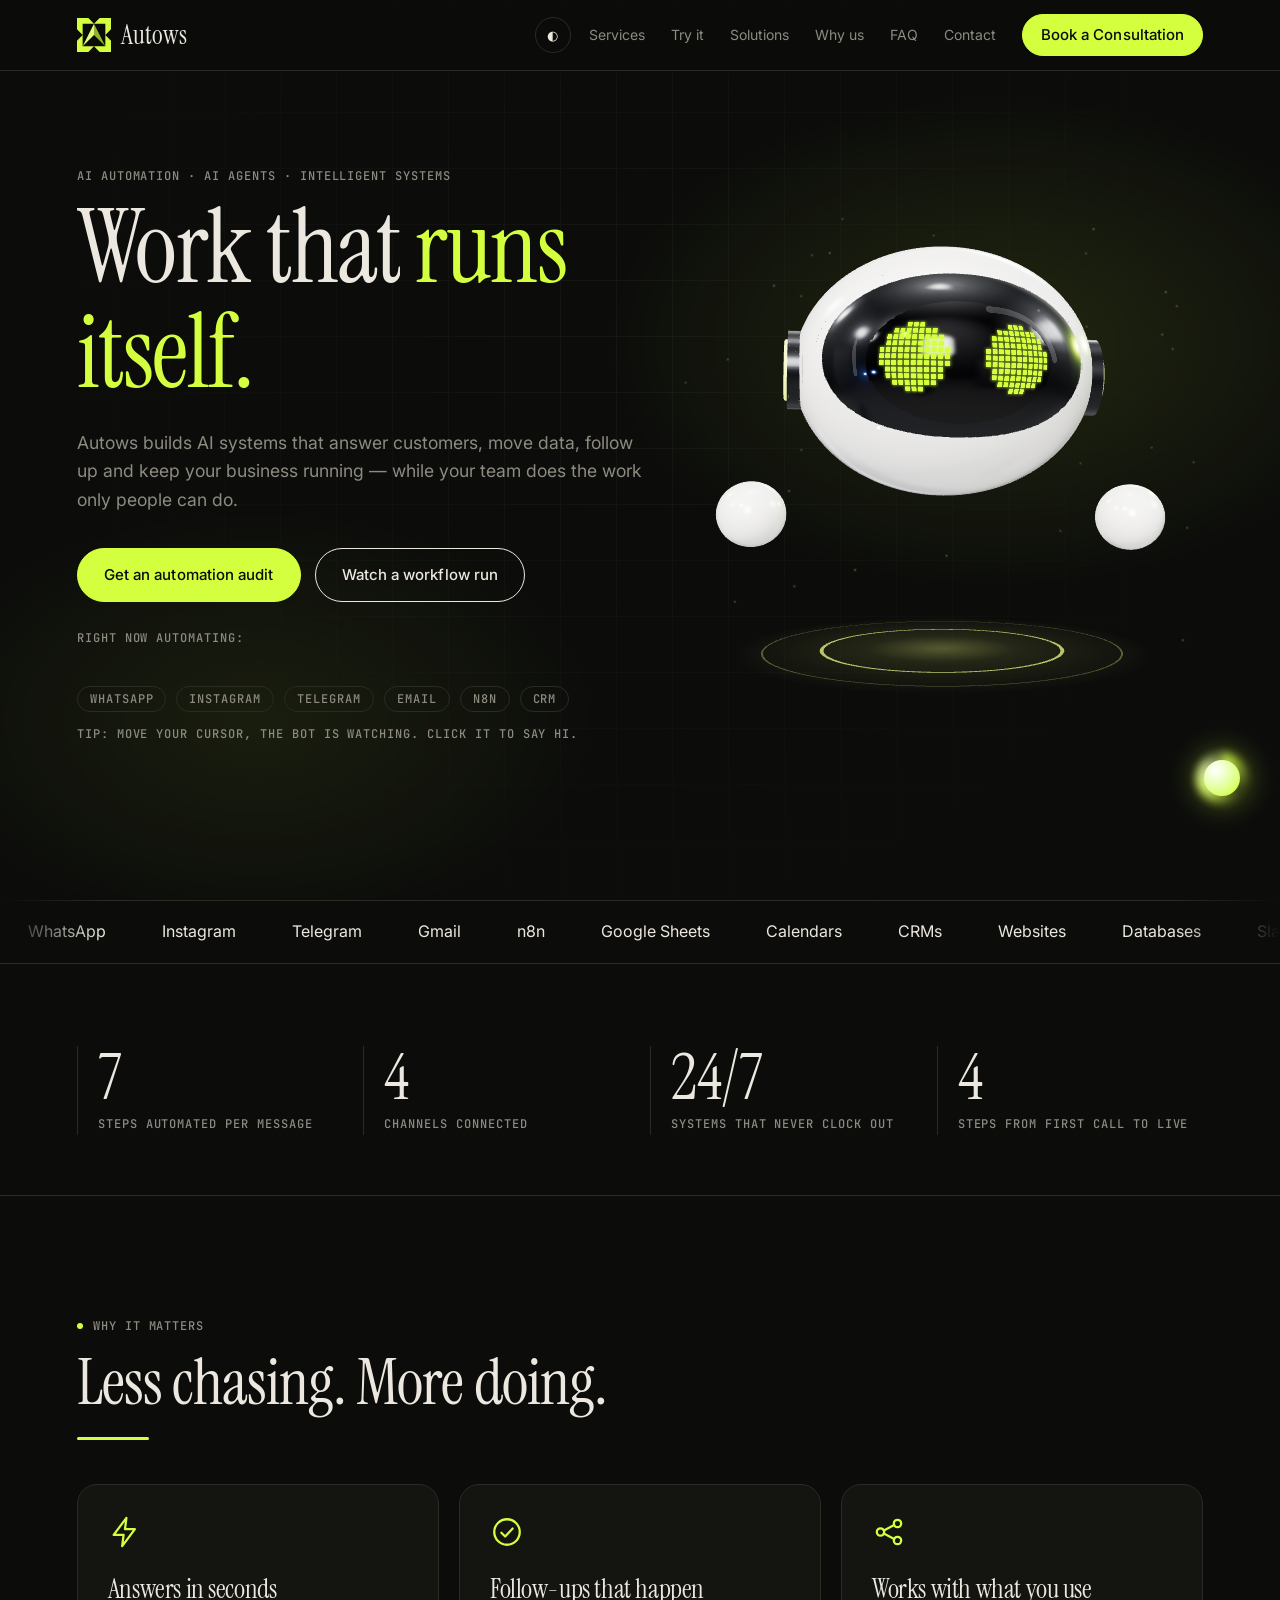
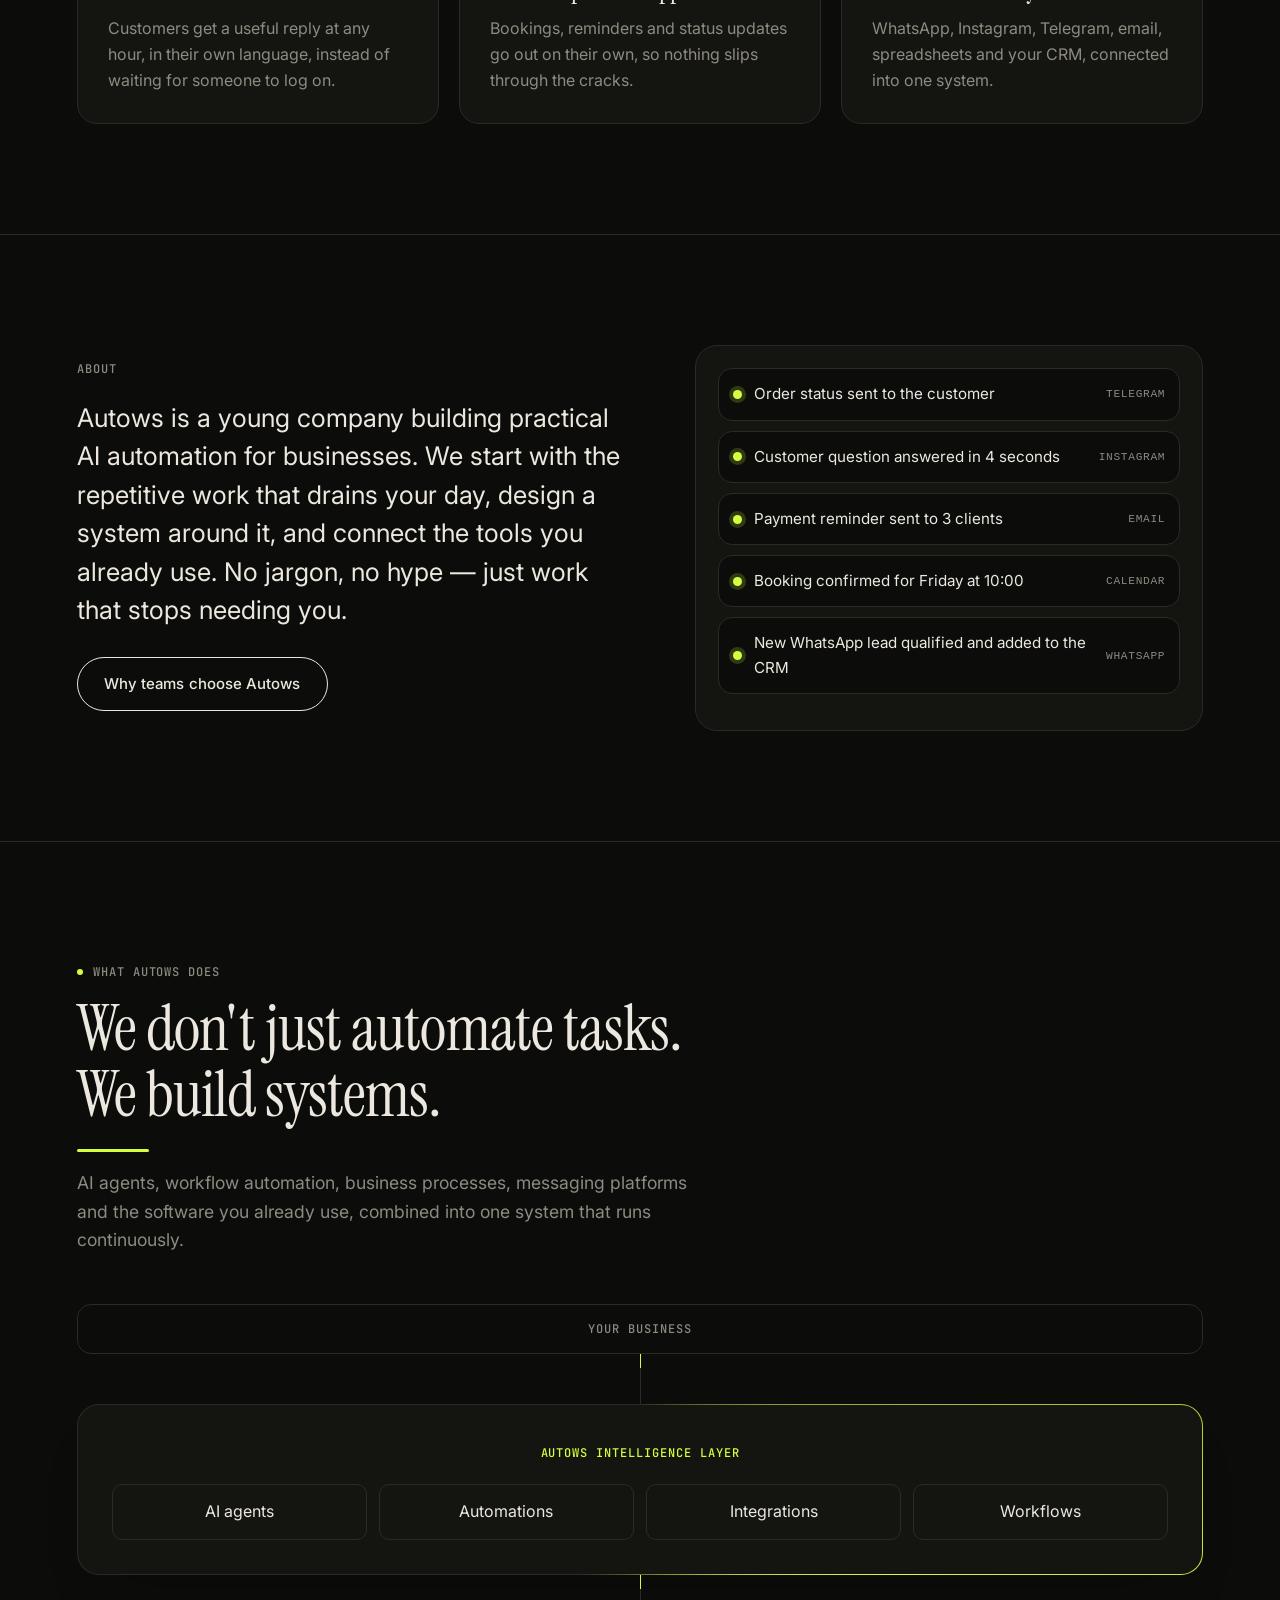
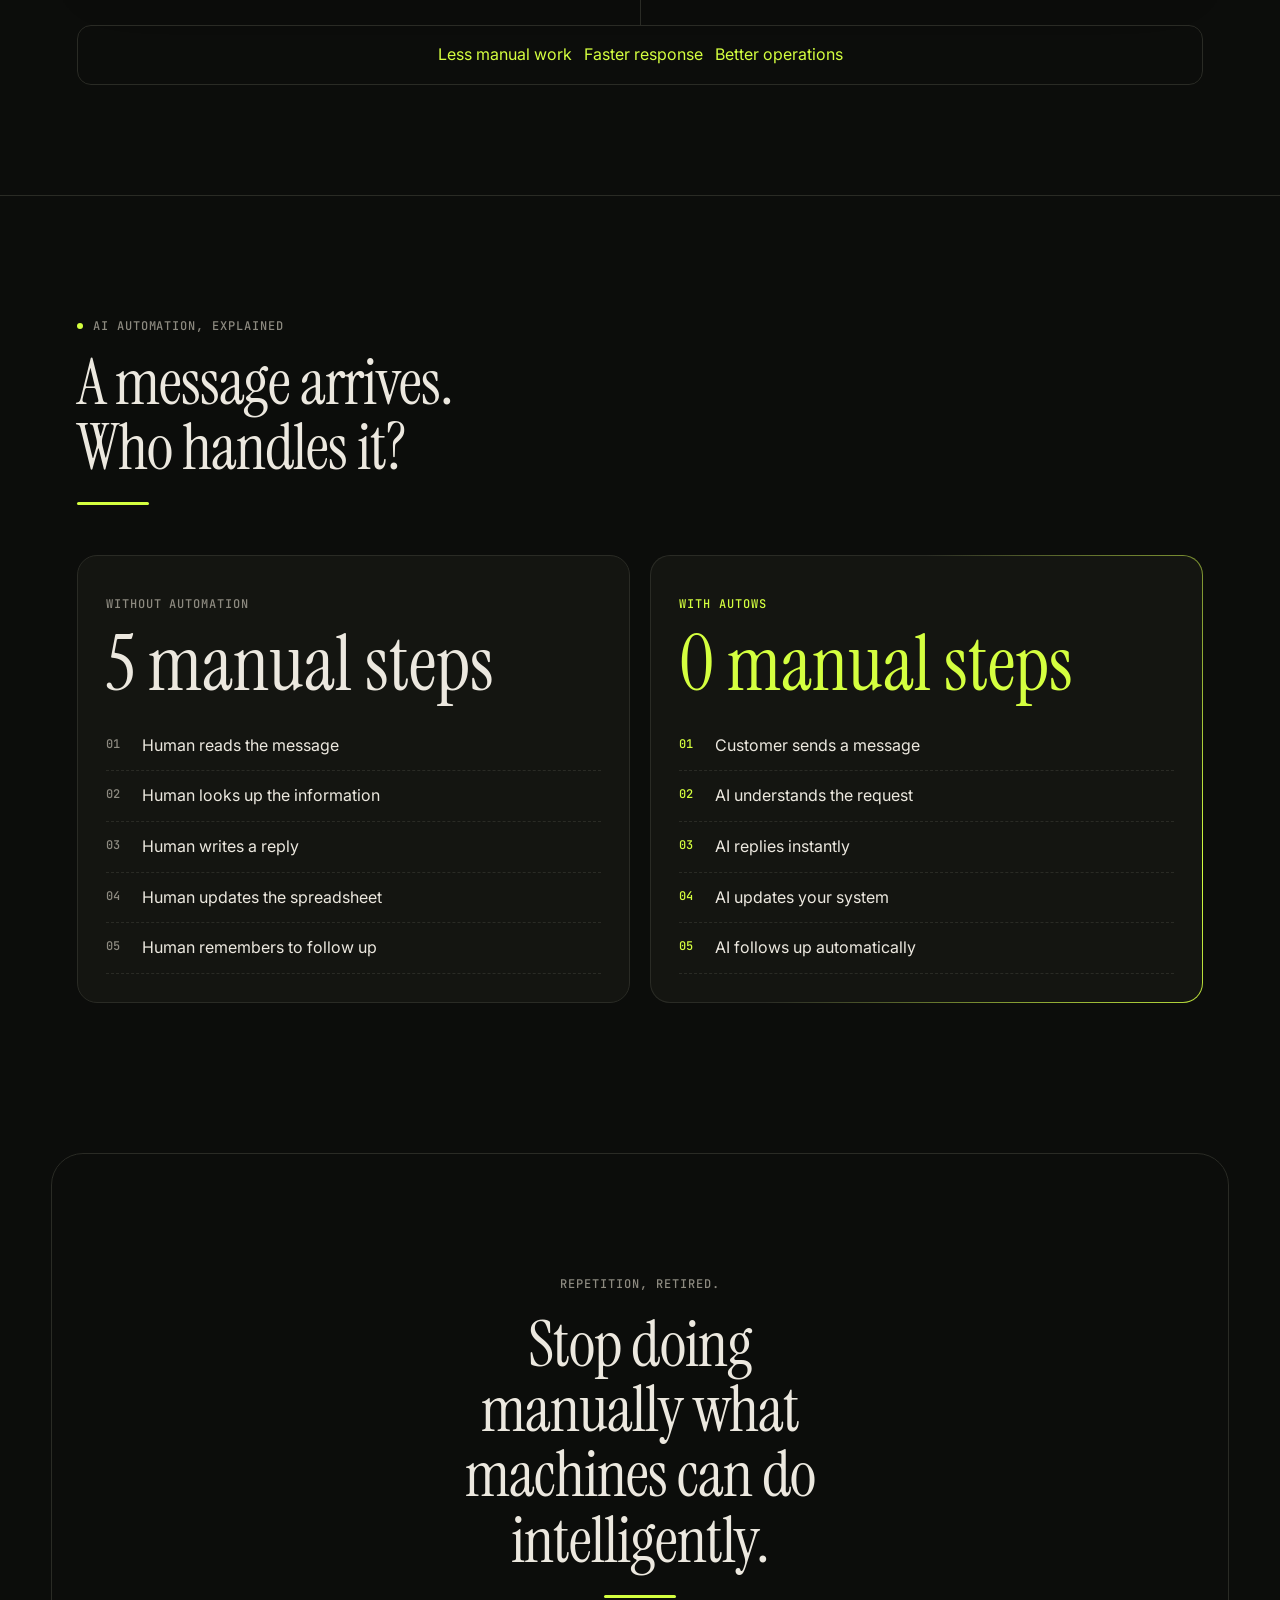
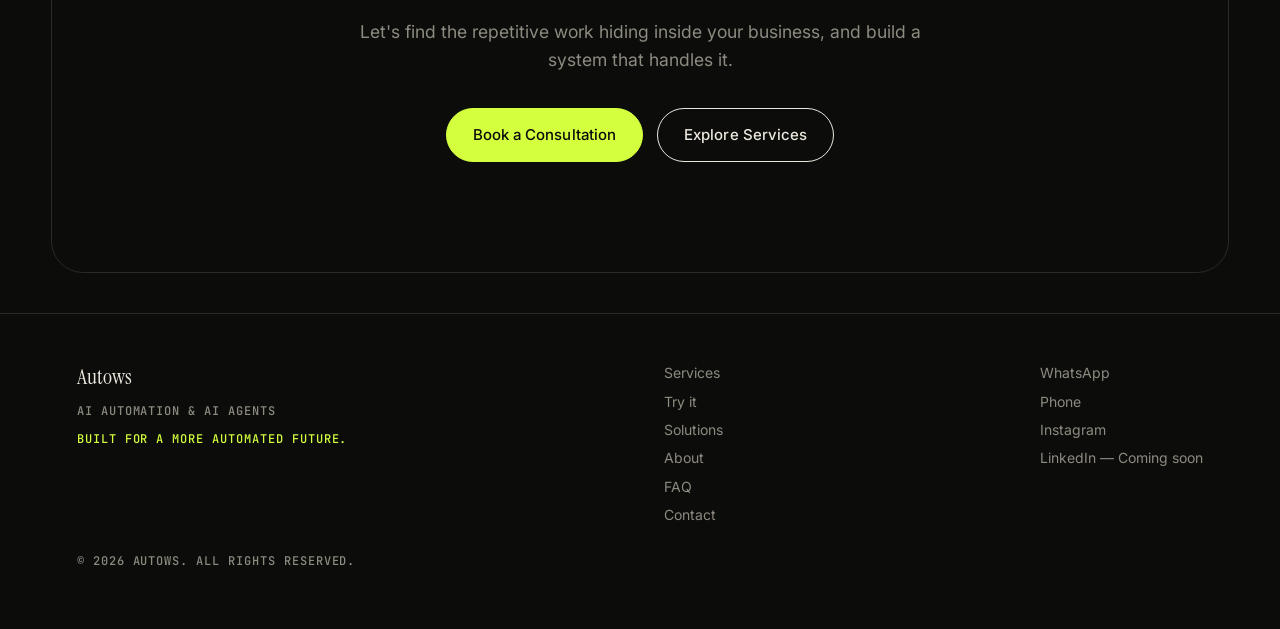
==== commit dac83b12: "Add files via upload" ====
--- a/index.html
+++ b/index.html
@@ -28,8 +28,7 @@
 <article><svg viewBox="0 0 24 24" fill="none" stroke="currentColor" stroke-width="1.6" stroke-linecap="round" stroke-linejoin="round" aria-hidden="true"><path d="M13 2L4 14h7l-1 8 9-12h-7z"/></svg><h3>Answers in seconds</h3><p>Customers get a useful reply at any hour, in their own language, instead of waiting for someone to log on.</p></article>
 <article><svg viewBox="0 0 24 24" fill="none" stroke="currentColor" stroke-width="1.6" stroke-linecap="round" stroke-linejoin="round" aria-hidden="true"><circle cx="12" cy="12" r="9"/><path d="M8 12.5l2.7 2.7L16 9.5"/></svg><h3>Follow-ups that happen</h3><p>Bookings, reminders and status updates go out on their own, so nothing slips through the cracks.</p></article>
 <article><svg viewBox="0 0 24 24" fill="none" stroke="currentColor" stroke-width="1.6" stroke-linecap="round" stroke-linejoin="round" aria-hidden="true"><circle cx="6" cy="12" r="2.6"/><circle cx="18" cy="6" r="2.6"/><circle cx="18" cy="18" r="2.6"/><path d="M8.3 10.9l7.4-3.8M8.3 13.1l7.4 3.8"/></svg><h3>Works with what you use</h3><p>WhatsApp, Instagram, Telegram, email, spreadsheets and your CRM, connected into one system.</p></article>
-</div></div></section><section id="about"><div class="wrap ab rv"><div><p class="mono">About</p><h2 style="margin:16px 0 26px">Not another agency.<br>A systems studio.</h2>
-<p class="lead">Autows is a young company building practical AI automation for businesses. We start with the repetitive work that drains your day, design a system around it, and connect the tools you already use. No jargon, no hype &#x2014; just work that stops needing you.</p><p style="margin-top:28px"><a class="btn" href="why-us.html">Why teams choose Autows</a></p></div>
+</div></div></section><section id="about"><div class="wrap ab rv"><div><p class="mono">About</p><p class="lead" style="margin-top:22px;font-size:clamp(1.25rem,2vw,1.65rem);line-height:1.5;color:var(--fg)">Autows is a young company building practical AI automation for businesses. We start with the repetitive work that drains your day, design a system around it, and connect the tools you already use. No jargon, no hype &#x2014; just work that stops needing you.</p><p style="margin-top:28px"><a class="btn" href="why-us.html">Why teams choose Autows</a></p></div>
 <div class="feed" role="group" aria-label="Example of work an automation can handle, for illustration"><ul id="feed"></ul></div></div></section><section id="system"><div class="wrap"><p class="mono">What Autows does</p><h2 style="margin:16px 0" class="rv">We don't just automate tasks.<br>We build systems.</h2><p class="lead">AI agents, workflow automation, business processes, messaging platforms and the software you already use, combined into one system that runs continuously.</p>
 <div class="il rv"><div class="ilr mono">Your business</div><i></i><div class="ilc"><b class="mono" style="color:var(--acc)">Autows intelligence layer</b><div class="ilg"><span>AI agents</span><span>Automations</span><span>Integrations</span><span>Workflows</span></div></div><i></i><div class="ilr"><span>Less manual work</span><span>Faster response</span><span>Better operations</span></div></div></div></section>
 <section id="explain"><div class="wrap"><p class="mono">AI automation, explained</p><h2 style="margin:16px 0" class="rv">A message arrives.<br>Who handles it?</h2>
--- a/assets/style.css
+++ b/assets/style.css
@@ -273,6 +273,44 @@
 @media(max-width:860px){.perks{grid-template-columns:1fr}.ab{grid-template-columns:1fr;gap:36px}.feed ul{min-height:0}}
 @media(prefers-reduced-motion:reduce){.feed li{animation:none}}
 
+/* ---- AI chat panel polish ---- */
+#aipanel{width:min(390px,calc(100vw - 32px));border-radius:24px;background:var(--bg2);box-shadow:0 44px 90px -34px rgba(0,0,0,.75),0 0 0 1px color-mix(in srgb,var(--acc) 12%,transparent)}
+.aihd{padding:16px 18px;gap:10px}
+.aihd b{display:flex;align-items:center;gap:10px;font:600 15px Inter,system-ui,sans-serif;letter-spacing:.01em}
+.aihd b:before{content:"";width:9px;height:9px;border-radius:50%;background:var(--acc);box-shadow:0 0 0 4px color-mix(in srgb,var(--acc) 20%,transparent)}
+.aihd .ainew{margin-left:auto;margin-right:6px;background:none;border:1px solid var(--line);color:var(--mute);border-radius:999px;padding:5px 11px;font:500 12px Inter,system-ui,sans-serif;cursor:pointer;transition:.2s}
+.aihd .ainew:hover{color:var(--fg);border-color:var(--acc)}
+.aihd #aic{width:30px;height:30px;border-radius:50%;display:grid;place-items:center;transition:.2s}
+.aihd #aic:hover{background:var(--line);color:var(--fg)}
+#acb{flex:1 1 330px;height:auto;min-height:96px;padding:18px 16px 10px;gap:12px;scroll-behavior:smooth;overscroll-behavior:contain}
+#aipanel .m{max-width:84%;padding:11px 15px;border-radius:18px;font-size:.93rem;line-height:1.5;overflow-wrap:anywhere;margin:0}
+#aipanel .m.a{align-self:flex-start;background:var(--bg);color:var(--fg);border:1px solid var(--line);border-bottom-left-radius:6px}
+#aipanel .m.u{align-self:flex-end;background:var(--acc);color:var(--on-acc);border:0;border-bottom-right-radius:6px}
+#aipanel .m.typing{display:flex;gap:5px;align-items:center;padding:15px 16px}
+#aipanel .m.typing span{width:7px;height:7px;border-radius:50%;background:var(--mute);animation:aity 1s ease-in-out infinite}
+#aipanel .m.typing span:nth-child(2){animation-delay:.15s}#aipanel .m.typing span:nth-child(3){animation-delay:.3s}
+@keyframes aity{0%,100%{transform:translateY(0);opacity:.4}50%{transform:translateY(-4px);opacity:1}}
+.aichips{display:flex;flex-wrap:wrap;gap:8px;padding:2px 16px 14px}
+.aichips:empty{display:none}
+.aichips button{border:1px solid var(--line);background:transparent;color:var(--fg);border-radius:999px;padding:8px 13px;font:500 .8rem Inter,system-ui,sans-serif;cursor:pointer;transition:.2s;text-align:left}
+.aichips button:hover{border-color:var(--acc);color:var(--acc)}
+#aipanel .cin{display:flex;align-items:stretch;gap:8px;margin:0;padding:12px 14px;border-top:1px solid var(--line);background:var(--bg2)}
+#aipanel .cin input{flex:1;min-width:0;background:var(--bg);color:var(--fg);border:1px solid var(--line);border-radius:14px;padding:13px 15px;font-size:.95rem;transition:.2s}
+#aipanel .cin input:focus{outline:none;border-color:var(--acc);box-shadow:0 0 0 3px color-mix(in srgb,var(--acc) 18%,transparent)}
+#aipanel .cin button{border:0;border-radius:14px;padding:0 20px;background:var(--acc);color:var(--on-acc);font-weight:600;cursor:pointer;transition:filter .2s}
+#aipanel .cin button:hover{filter:brightness(1.08)}
+.ainote{margin:0;padding:0 18px 14px;font-size:.66rem;line-height:1.5;color:var(--mute);background:var(--bg2)}
+.aihint{position:fixed;right:16px;bottom:calc(166px + env(safe-area-inset-bottom,0px));z-index:89;max-width:240px;background:var(--bg2);color:var(--fg);border:1px solid var(--line);border-radius:16px;border-bottom-right-radius:5px;padding:12px 38px 12px 14px;font-size:.88rem;line-height:1.4;box-shadow:0 20px 40px -20px rgba(0,0,0,.6);cursor:pointer;animation:feedIn .5s ease both}
+.aihint button{position:absolute;top:6px;right:6px;width:24px;height:24px;border:0;background:none;color:var(--mute);cursor:pointer;border-radius:50%}
+.aihint button:hover{background:var(--line);color:var(--fg)}
+@media(max-width:600px){#aipanel{left:16px;right:16px;width:auto}#acb{flex-basis:300px}}
+.bot3d:focus-visible{outline:2px solid var(--acc);outline-offset:6px;border-radius:28px}
+
+/* keep the whole panel on screen at any height */
+#aipanel{display:flex;flex-direction:column;max-height:calc(100vh - 248px);max-height:calc(100dvh - 248px)}
+#aipanel .aihd,#aipanel .aichips,#aipanel .cin,#aipanel .ainote{flex:none}
+@media(max-height:740px){.aichips{display:none}}
+
 /* try page */
 main>section:first-child:not(.hero){padding-top:calc(60px + 8vh)}
 .tb{display:grid;grid-template-columns:minmax(0,5fr) minmax(0,6fr);gap:24px;margin-top:32px;align-items:start}
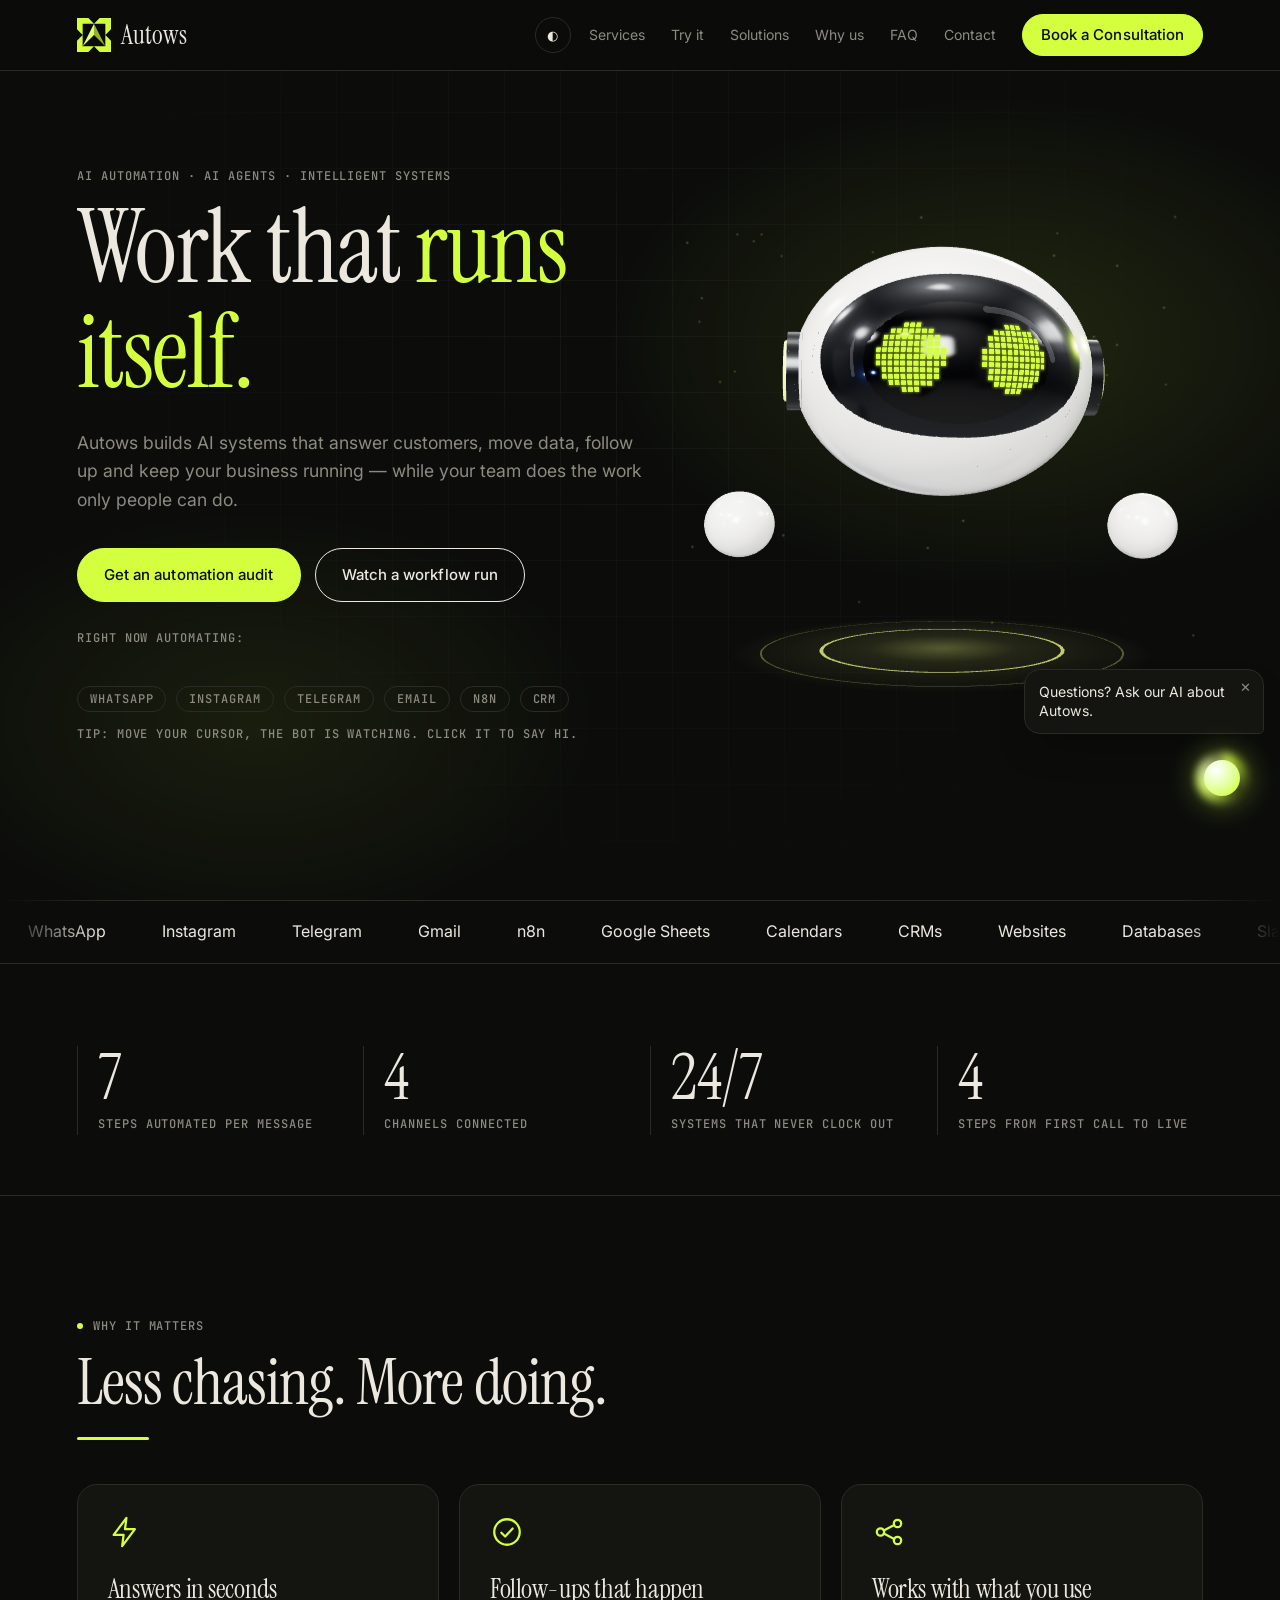
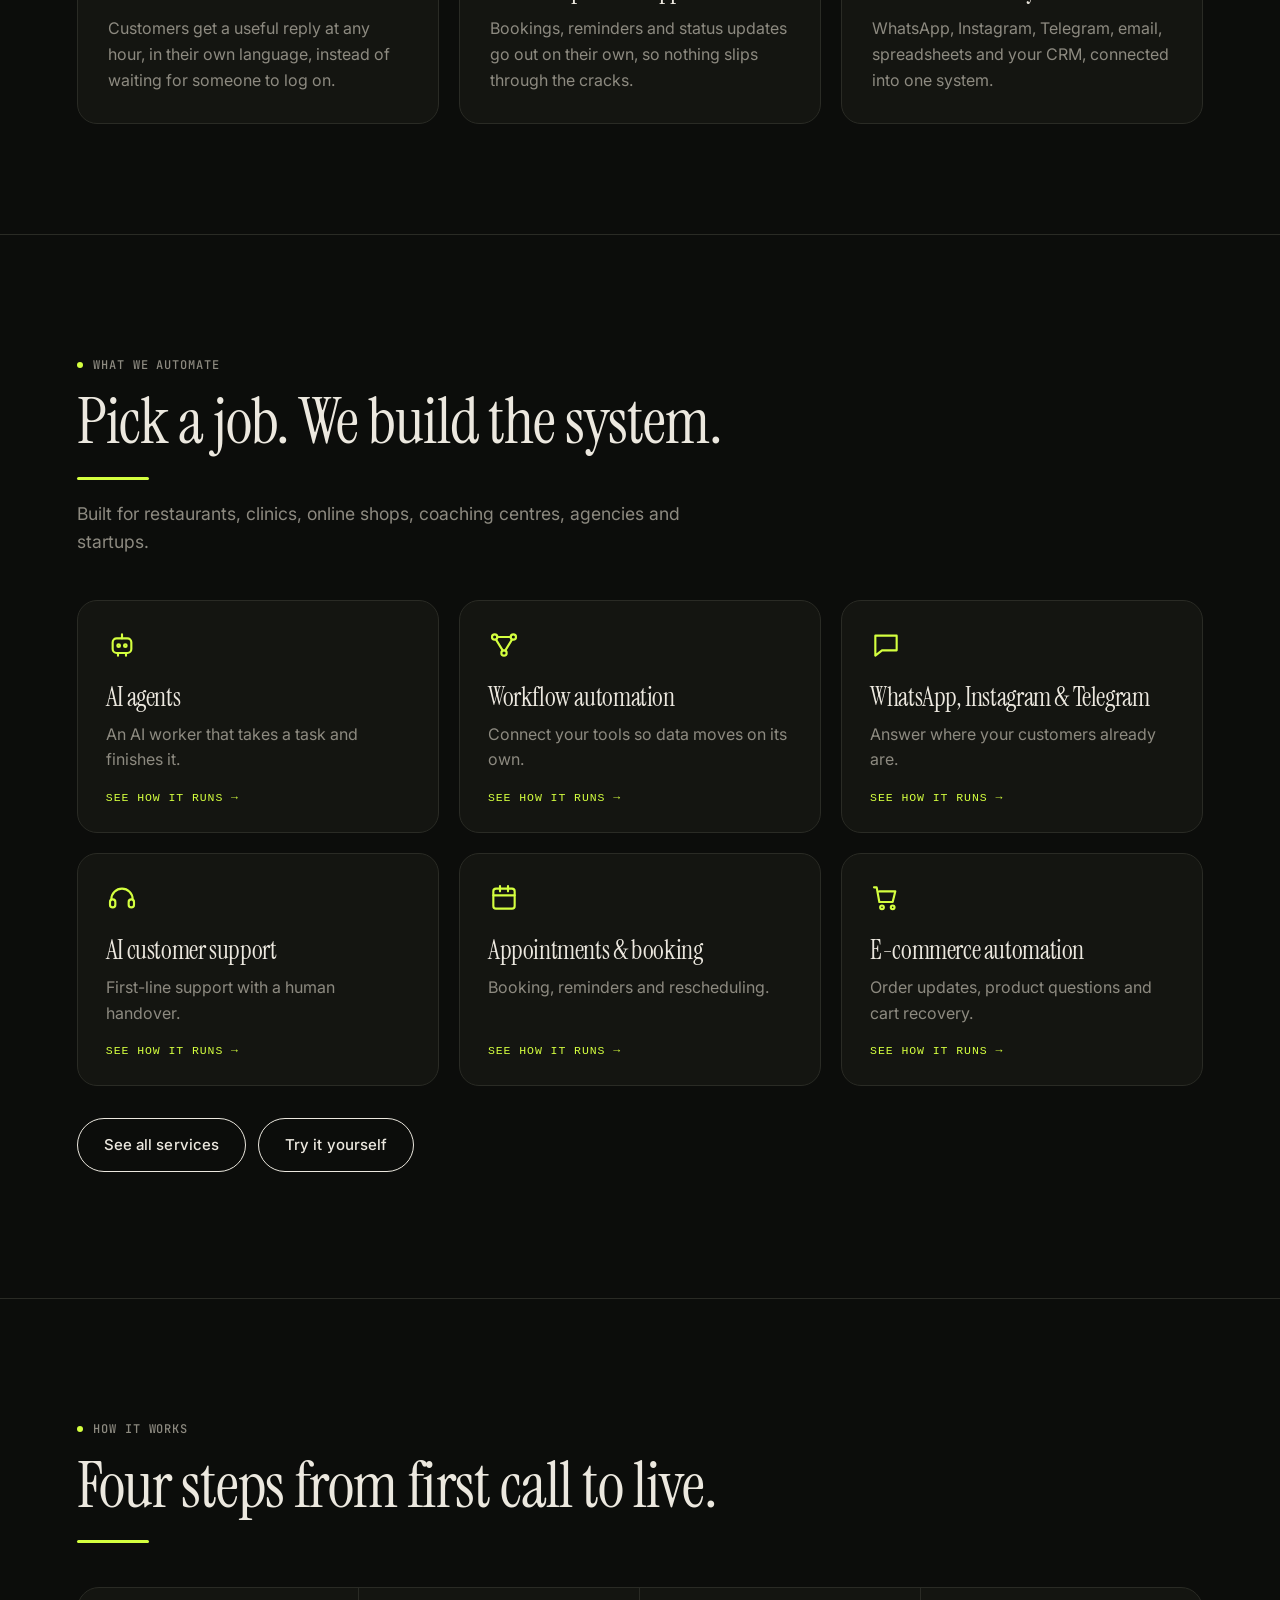
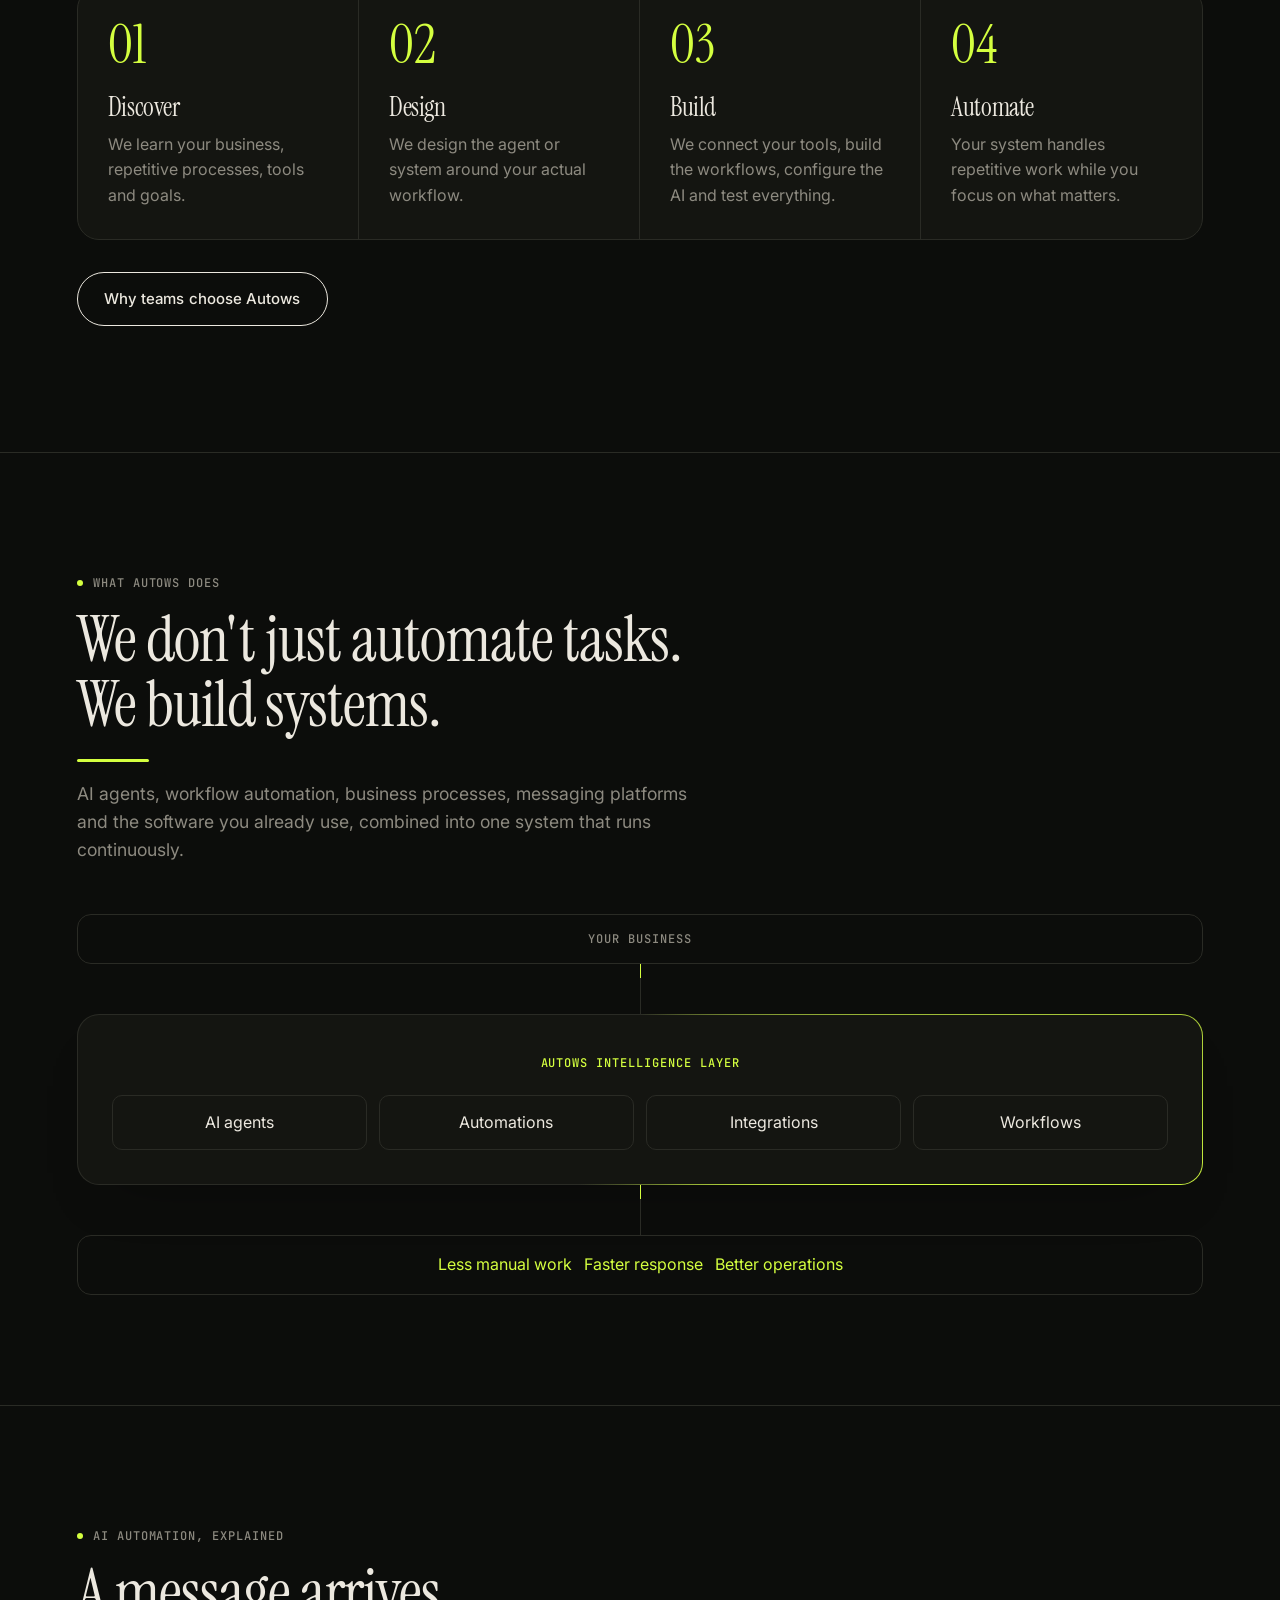
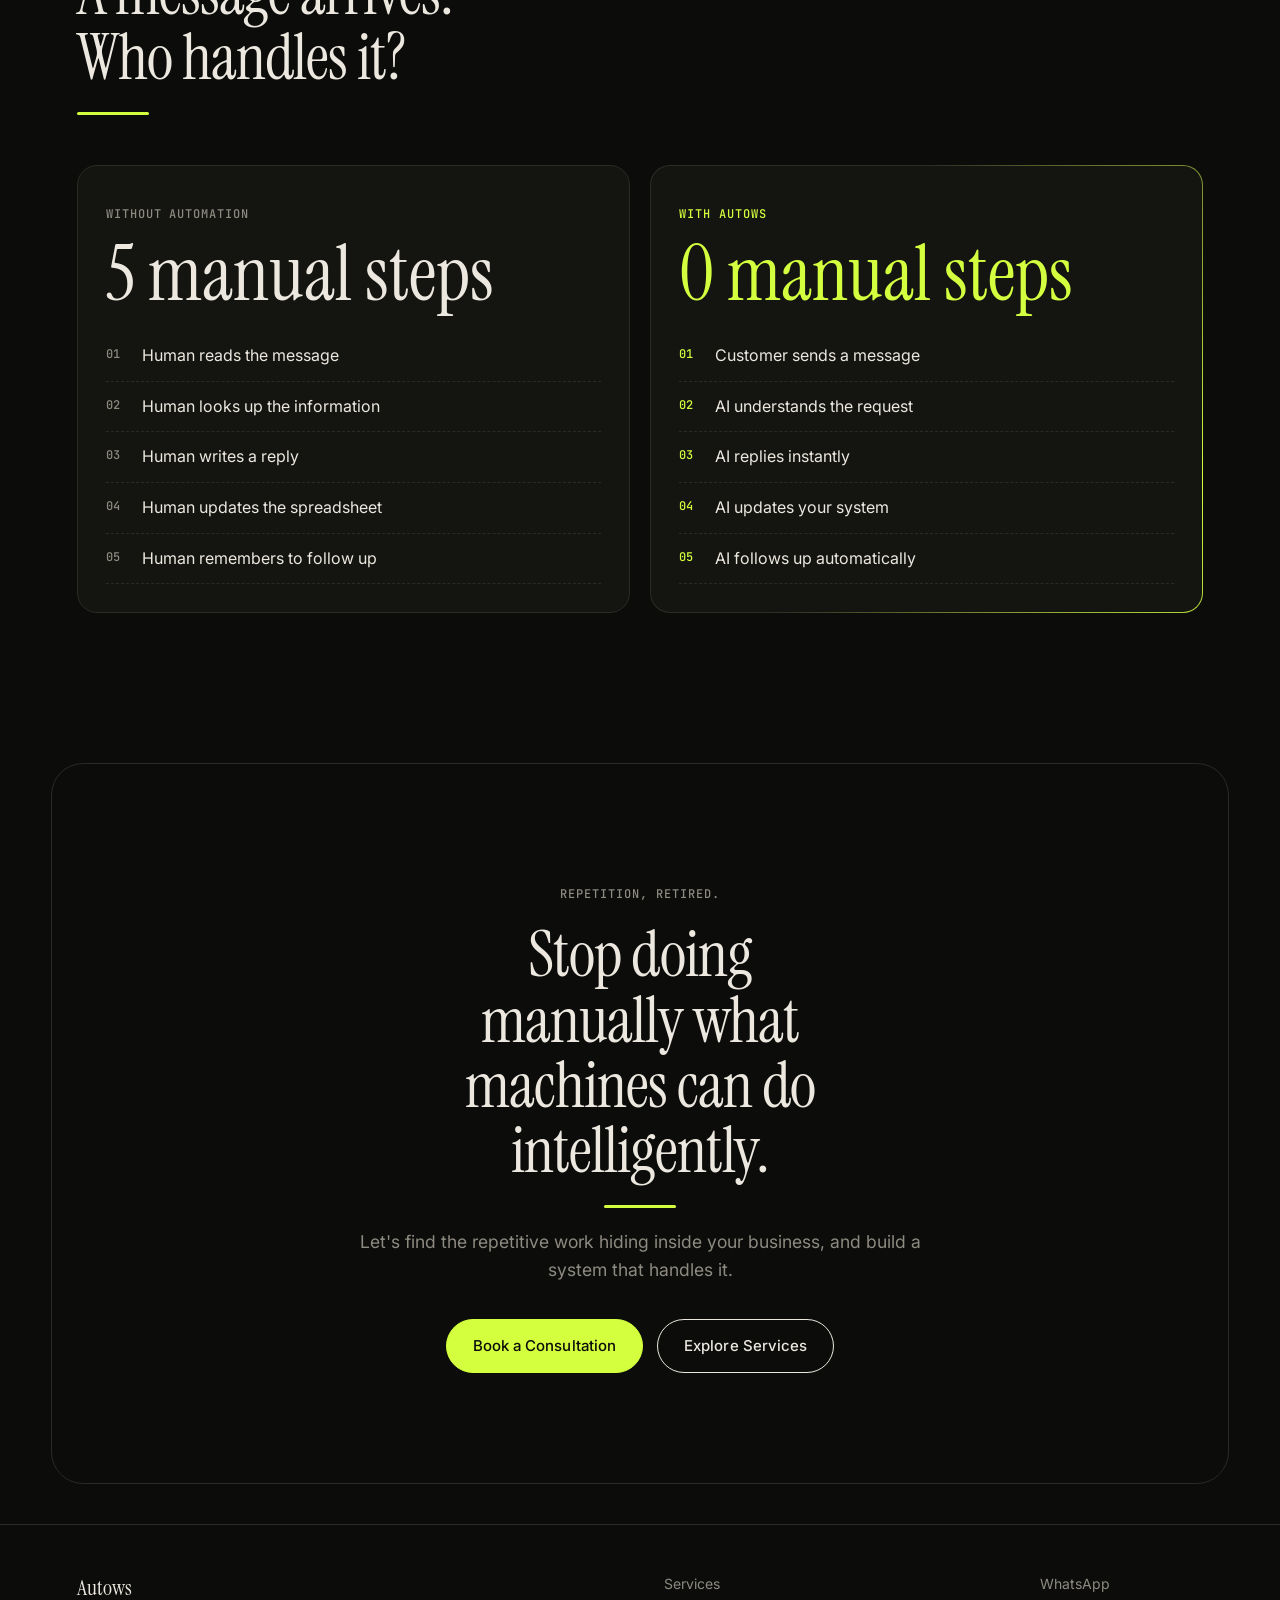
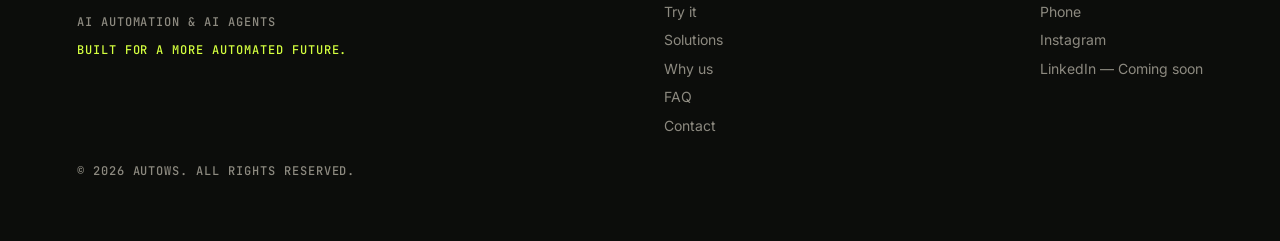
==== commit e491772c: "Add files via upload" ====
--- a/index.html
+++ b/index.html
@@ -28,8 +28,24 @@
 <article><svg viewBox="0 0 24 24" fill="none" stroke="currentColor" stroke-width="1.6" stroke-linecap="round" stroke-linejoin="round" aria-hidden="true"><path d="M13 2L4 14h7l-1 8 9-12h-7z"/></svg><h3>Answers in seconds</h3><p>Customers get a useful reply at any hour, in their own language, instead of waiting for someone to log on.</p></article>
 <article><svg viewBox="0 0 24 24" fill="none" stroke="currentColor" stroke-width="1.6" stroke-linecap="round" stroke-linejoin="round" aria-hidden="true"><circle cx="12" cy="12" r="9"/><path d="M8 12.5l2.7 2.7L16 9.5"/></svg><h3>Follow-ups that happen</h3><p>Bookings, reminders and status updates go out on their own, so nothing slips through the cracks.</p></article>
 <article><svg viewBox="0 0 24 24" fill="none" stroke="currentColor" stroke-width="1.6" stroke-linecap="round" stroke-linejoin="round" aria-hidden="true"><circle cx="6" cy="12" r="2.6"/><circle cx="18" cy="6" r="2.6"/><circle cx="18" cy="18" r="2.6"/><path d="M8.3 10.9l7.4-3.8M8.3 13.1l7.4 3.8"/></svg><h3>Works with what you use</h3><p>WhatsApp, Instagram, Telegram, email, spreadsheets and your CRM, connected into one system.</p></article>
-</div></div></section><section id="about"><div class="wrap ab rv"><div><p class="mono">About</p><p class="lead" style="margin-top:22px;font-size:clamp(1.25rem,2vw,1.65rem);line-height:1.5;color:var(--fg)">Autows is a young company building practical AI automation for businesses. We start with the repetitive work that drains your day, design a system around it, and connect the tools you already use. No jargon, no hype &#x2014; just work that stops needing you.</p><p style="margin-top:28px"><a class="btn" href="why-us.html">Why teams choose Autows</a></p></div>
-<div class="feed" role="group" aria-label="Example of work an automation can handle, for illustration"><ul id="feed"></ul></div></div></section><section id="system"><div class="wrap"><p class="mono">What Autows does</p><h2 style="margin:16px 0" class="rv">We don't just automate tasks.<br>We build systems.</h2><p class="lead">AI agents, workflow automation, business processes, messaging platforms and the software you already use, combined into one system that runs continuously.</p>
+</div></div></section><section id="svc"><div class="wrap"><p class="mono">What we automate</p><h2 class="rv" style="margin:16px 0 0">Pick a job. We build the system.</h2>
+<p class="lead" style="margin-top:20px">Built for restaurants, clinics, online shops, coaching centres, agencies and startups.</p>
+<div class="svcs rv">
+<a href="services.html"><svg viewBox="0 0 24 24" fill="none" stroke="currentColor" stroke-width="1.6" stroke-linecap="round" stroke-linejoin="round" aria-hidden="true"><rect x="5" y="7" width="14" height="11" rx="3"/><circle cx="9.5" cy="12.5" r="1"/><circle cx="14.5" cy="12.5" r="1"/><path d="M12 7V4M9 18v2M15 18v2"/></svg><h3>AI agents</h3><p>An AI worker that takes a task and finishes it.</p><span class="more">See how it runs &#x2192;</span></a>
+<a href="services.html"><svg viewBox="0 0 24 24" fill="none" stroke="currentColor" stroke-width="1.6" stroke-linecap="round" stroke-linejoin="round" aria-hidden="true"><circle cx="5" cy="6" r="2"/><circle cx="19" cy="6" r="2"/><circle cx="12" cy="18" r="2"/><path d="M7 6h10M6 8l5 8M18 8l-5 8"/></svg><h3>Workflow automation</h3><p>Connect your tools so data moves on its own.</p><span class="more">See how it runs &#x2192;</span></a>
+<a href="services.html"><svg viewBox="0 0 24 24" fill="none" stroke="currentColor" stroke-width="1.6" stroke-linecap="round" stroke-linejoin="round" aria-hidden="true"><path d="M4 5h16v11H9l-5 4z"/></svg><h3>WhatsApp, Instagram &amp; Telegram</h3><p>Answer where your customers already are.</p><span class="more">See how it runs &#x2192;</span></a>
+<a href="services.html"><svg viewBox="0 0 24 24" fill="none" stroke="currentColor" stroke-width="1.6" stroke-linecap="round" stroke-linejoin="round" aria-hidden="true"><path d="M4 13a8 8 0 0 1 16 0"/><rect x="3" y="13" width="4" height="6" rx="2"/><rect x="17" y="13" width="4" height="6" rx="2"/></svg><h3>AI customer support</h3><p>First-line support with a human handover.</p><span class="more">See how it runs &#x2192;</span></a>
+<a href="services.html"><svg viewBox="0 0 24 24" fill="none" stroke="currentColor" stroke-width="1.6" stroke-linecap="round" stroke-linejoin="round" aria-hidden="true"><rect x="4" y="5" width="16" height="15" rx="2"/><path d="M4 10h16M9 3v4M15 3v4"/></svg><h3>Appointments &amp; booking</h3><p>Booking, reminders and rescheduling.</p><span class="more">See how it runs &#x2192;</span></a>
+<a href="services.html"><svg viewBox="0 0 24 24" fill="none" stroke="currentColor" stroke-width="1.6" stroke-linecap="round" stroke-linejoin="round" aria-hidden="true"><path d="M3 4h2l2 11h10l2-8H7"/><circle cx="9" cy="19" r="1.4"/><circle cx="17" cy="19" r="1.4"/></svg><h3>E-commerce automation</h3><p>Order updates, product questions and cart recovery.</p><span class="more">See how it runs &#x2192;</span></a>
+</div>
+<p style="margin-top:32px"><a class="btn" href="services.html">See all services</a> <a class="btn" href="try.html" style="margin-left:8px">Try it yourself</a></p></div></section><section id="steps"><div class="wrap"><p class="mono">How it works</p><h2 class="rv" style="margin:16px 0 0">Four steps from first call to live.</h2>
+<ol class="steps4 rv">
+<li><b>01</b><h3>Discover</h3><p>We learn your business, repetitive processes, tools and goals.</p></li>
+<li><b>02</b><h3>Design</h3><p>We design the agent or system around your actual workflow.</p></li>
+<li><b>03</b><h3>Build</h3><p>We connect your tools, build the workflows, configure the AI and test everything.</p></li>
+<li><b>04</b><h3>Automate</h3><p>Your system handles repetitive work while you focus on what matters.</p></li>
+</ol>
+<p style="margin-top:32px"><a class="btn" href="why-us.html">Why teams choose Autows</a></p></div></section><section id="system"><div class="wrap"><p class="mono">What Autows does</p><h2 style="margin:16px 0" class="rv">We don't just automate tasks.<br>We build systems.</h2><p class="lead">AI agents, workflow automation, business processes, messaging platforms and the software you already use, combined into one system that runs continuously.</p>
 <div class="il rv"><div class="ilr mono">Your business</div><i></i><div class="ilc"><b class="mono" style="color:var(--acc)">Autows intelligence layer</b><div class="ilg"><span>AI agents</span><span>Automations</span><span>Integrations</span><span>Workflows</span></div></div><i></i><div class="ilr"><span>Less manual work</span><span>Faster response</span><span>Better operations</span></div></div></div></section>
 <section id="explain"><div class="wrap"><p class="mono">AI automation, explained</p><h2 style="margin:16px 0" class="rv">A message arrives.<br>Who handles it?</h2>
 <div class="vs rv"><div class="col"><p class="mono">Without automation</p><div class="big">5 manual steps</div><ul><li><b>01</b>Human reads the message</li><li><b>02</b>Human looks up the information</li><li><b>03</b>Human writes a reply</li><li><b>04</b>Human updates the spreadsheet</li><li><b>05</b>Human remembers to follow up</li></ul></div>
@@ -38,11 +54,11 @@
 <section class="fc" id="cta"><p class="mono">Repetition, retired.</p><h2 class="rv">Stop doing manually what machines can do intelligently.</h2><p class="lead" style="margin:auto">Let's find the repetitive work hiding inside your business, and build a system that handles it.</p><div class="ctas"><a class="btn p" href="contact.html#book">Book a Consultation</a><a class="btn" href="services.html#services">Explore Services</a></div></section>
 </main>
 
-<footer><div><span class="logo" style="font-size:1.4rem">Autows</span><p class="mono">AI Automation &amp; AI Agents</p><p class="mono" style="color:var(--acc)">Built for a more automated future.</p></div><div class="fl"><a href="services.html">Services</a><a href="try.html">Try it</a><a href="solutions.html">Solutions</a><a href="index.html#about">About</a><a href="faq.html">FAQ</a><a href="contact.html">Contact</a></div><div class="fl"><a href="https://wa.me/8801332611967" target="_blank" rel="noopener">WhatsApp</a><a href="tel:+8801332611967">Phone</a><a href="https://instagram.com/itsakif_siddique" target="_blank" rel="noopener">Instagram</a><span>LinkedIn &#x2014; Coming soon</span></div><p class="mono" style="width:100%">&#xa9; 2026 Autows. All rights reserved.</p></footer>
+<footer><div><span class="logo" style="font-size:1.4rem">Autows</span><p class="mono">AI Automation &amp; AI Agents</p><p class="mono" style="color:var(--acc)">Built for a more automated future.</p></div><div class="fl"><a href="services.html">Services</a><a href="try.html">Try it</a><a href="solutions.html">Solutions</a><a href="why-us.html">Why us</a><a href="faq.html">FAQ</a><a href="contact.html">Contact</a></div><div class="fl"><a href="https://wa.me/8801332611967" target="_blank" rel="noopener">WhatsApp</a><a href="tel:+8801332611967">Phone</a><a href="https://instagram.com/itsakif_siddique" target="_blank" rel="noopener">Instagram</a><span>LinkedIn &#x2014; Coming soon</span></div><p class="mono" style="width:100%">&#xa9; 2026 Autows. All rights reserved.</p></footer>
 
 <button id="totop" aria-label="Back to top"><svg width="18" height="18" viewBox="0 0 24 24" fill="none" stroke="currentColor" stroke-width="2.4" stroke-linecap="round" stroke-linejoin="round" aria-hidden="true"><path d="M12 19V5M5 12l7-7 7 7"/></svg></button>
 <button id="aifab" aria-label="Chat with the Autows AI assistant" aria-expanded="false"><span class="orb"><i></i><i></i><i></i></span></button>
 <div id="aipanel" aria-hidden="true"><div class="aihd"><b>Autows AI</b><button id="aic" aria-label="Close chat">&#x2715;</button></div>
 <div class="cb" id="acb"><div class="m a">Hi! I'm a demo assistant. Ask about pricing, booking, or anything else.</div></div>
 <form class="cin" id="aif"><input id="ait" placeholder="Type a message&#x2026;" aria-label="Message" autocomplete="off"><button>Send</button></form></div>
-<script src="assets/config.js"></script><script src="assets/app.js"></script><script src="assets/ai.js"></script><script src="assets/home.js" defer></script><script src="assets/bot3d.js" defer></script><script>setTimeout(function(){var r=document.documentElement;if(!r.classList.contains("bot-on"))r.classList.add("bot-fail")},8000)</script></body></html>+<script src="assets/config.js"></script><script src="assets/app.js"></script><script src="assets/ai.js"></script><script>addEventListener("load",function(){setTimeout(function(){var r=document.documentElement,s=document.createElement("script");s.src="assets/bot3d.js";s.onerror=function(){r.classList.add("bot-fail")};document.body.appendChild(s);setTimeout(function(){if(!r.classList.contains("bot-on"))r.classList.add("bot-fail")},10000)},250)})</script></body></html>
--- a/assets/style.css
+++ b/assets/style.css
@@ -273,6 +273,23 @@
 @media(max-width:860px){.perks{grid-template-columns:1fr}.ab{grid-template-columns:1fr;gap:36px}.feed ul{min-height:0}}
 @media(prefers-reduced-motion:reduce){.feed li{animation:none}}
 
+/* home: services preview + steps */
+.svcs{display:grid;grid-template-columns:repeat(3,minmax(0,1fr));gap:20px;margin-top:44px}
+.svcs a{display:flex;flex-direction:column;border:1px solid var(--line);background:var(--bg2);border-radius:20px;padding:28px;text-decoration:none;color:var(--fg);transition:transform .3s,border-color .3s,box-shadow .3s}
+.svcs a:hover{transform:translateY(-4px);border-color:var(--acc);box-shadow:0 24px 50px -34px color-mix(in srgb,var(--acc) 40%,transparent)}
+.svcs svg{width:32px;height:32px;color:var(--acc);margin-bottom:20px}
+.svcs h3{font:1.6rem 'Instrument Serif',serif;margin:0 0 8px}
+.svcs p{color:var(--mute);margin:0 0 18px;flex:1}
+.svcs .more{font:500 .72rem ui-monospace,Menlo,monospace;letter-spacing:.08em;text-transform:uppercase;color:var(--acc)}
+.steps4{list-style:none;margin:44px 0 0;padding:0;display:grid;grid-template-columns:repeat(4,minmax(0,1fr));border:1px solid var(--line);border-radius:22px;overflow:hidden;background:var(--bg2)}
+.steps4 li{padding:30px;border-right:1px solid var(--line);position:relative}
+.steps4 li:last-child{border-right:0}
+.steps4 b{display:block;font:400 3.4rem/1 'Instrument Serif',serif;color:var(--acc);margin-bottom:18px}
+.steps4 h3{font:1.6rem 'Instrument Serif',serif;margin:0 0 8px}
+.steps4 p{color:var(--mute);margin:0}
+@media(max-width:980px){.svcs{grid-template-columns:repeat(2,minmax(0,1fr))}.steps4{grid-template-columns:repeat(2,minmax(0,1fr))}.steps4 li:nth-child(2){border-right:0}.steps4 li:nth-child(-n+2){border-bottom:1px solid var(--line)}}
+@media(max-width:600px){.svcs{grid-template-columns:1fr}.steps4{grid-template-columns:1fr}.steps4 li{border-right:0;border-bottom:1px solid var(--line)}.steps4 li:last-child{border-bottom:0}}
+
 /* ---- AI chat panel polish ---- */
 #aipanel{width:min(390px,calc(100vw - 32px));border-radius:24px;background:var(--bg2);box-shadow:0 44px 90px -34px rgba(0,0,0,.75),0 0 0 1px color-mix(in srgb,var(--acc) 12%,transparent)}
 .aihd{padding:16px 18px;gap:10px}
@@ -311,6 +328,8 @@
 #aipanel .aihd,#aipanel .aichips,#aipanel .cin,#aipanel .ainote{flex:none}
 @media(max-height:740px){.aichips{display:none}}
 
+.ainote a{color:var(--acc);text-decoration:underline;text-underline-offset:2px;white-space:nowrap}
+
 /* try page */
 main>section:first-child:not(.hero){padding-top:calc(60px + 8vh)}
 .tb{display:grid;grid-template-columns:minmax(0,5fr) minmax(0,6fr);gap:24px;margin-top:32px;align-items:start}
